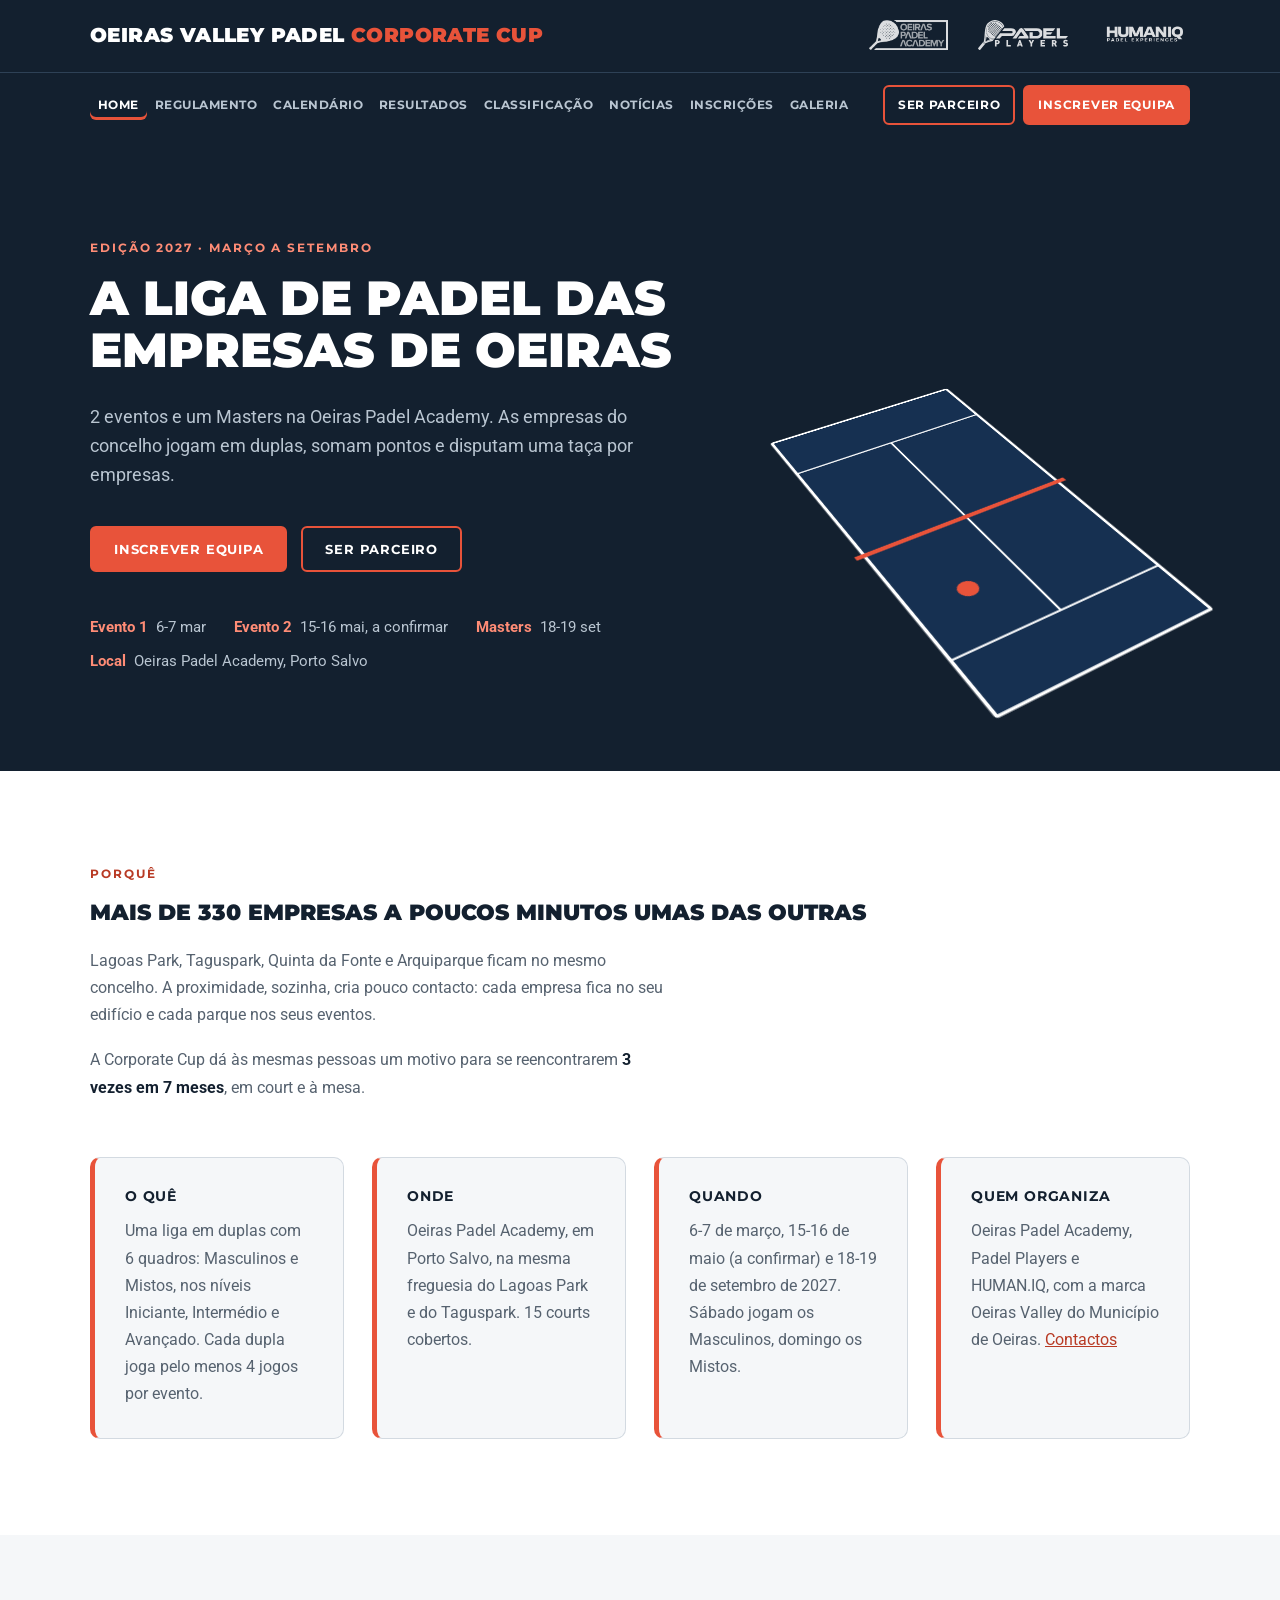
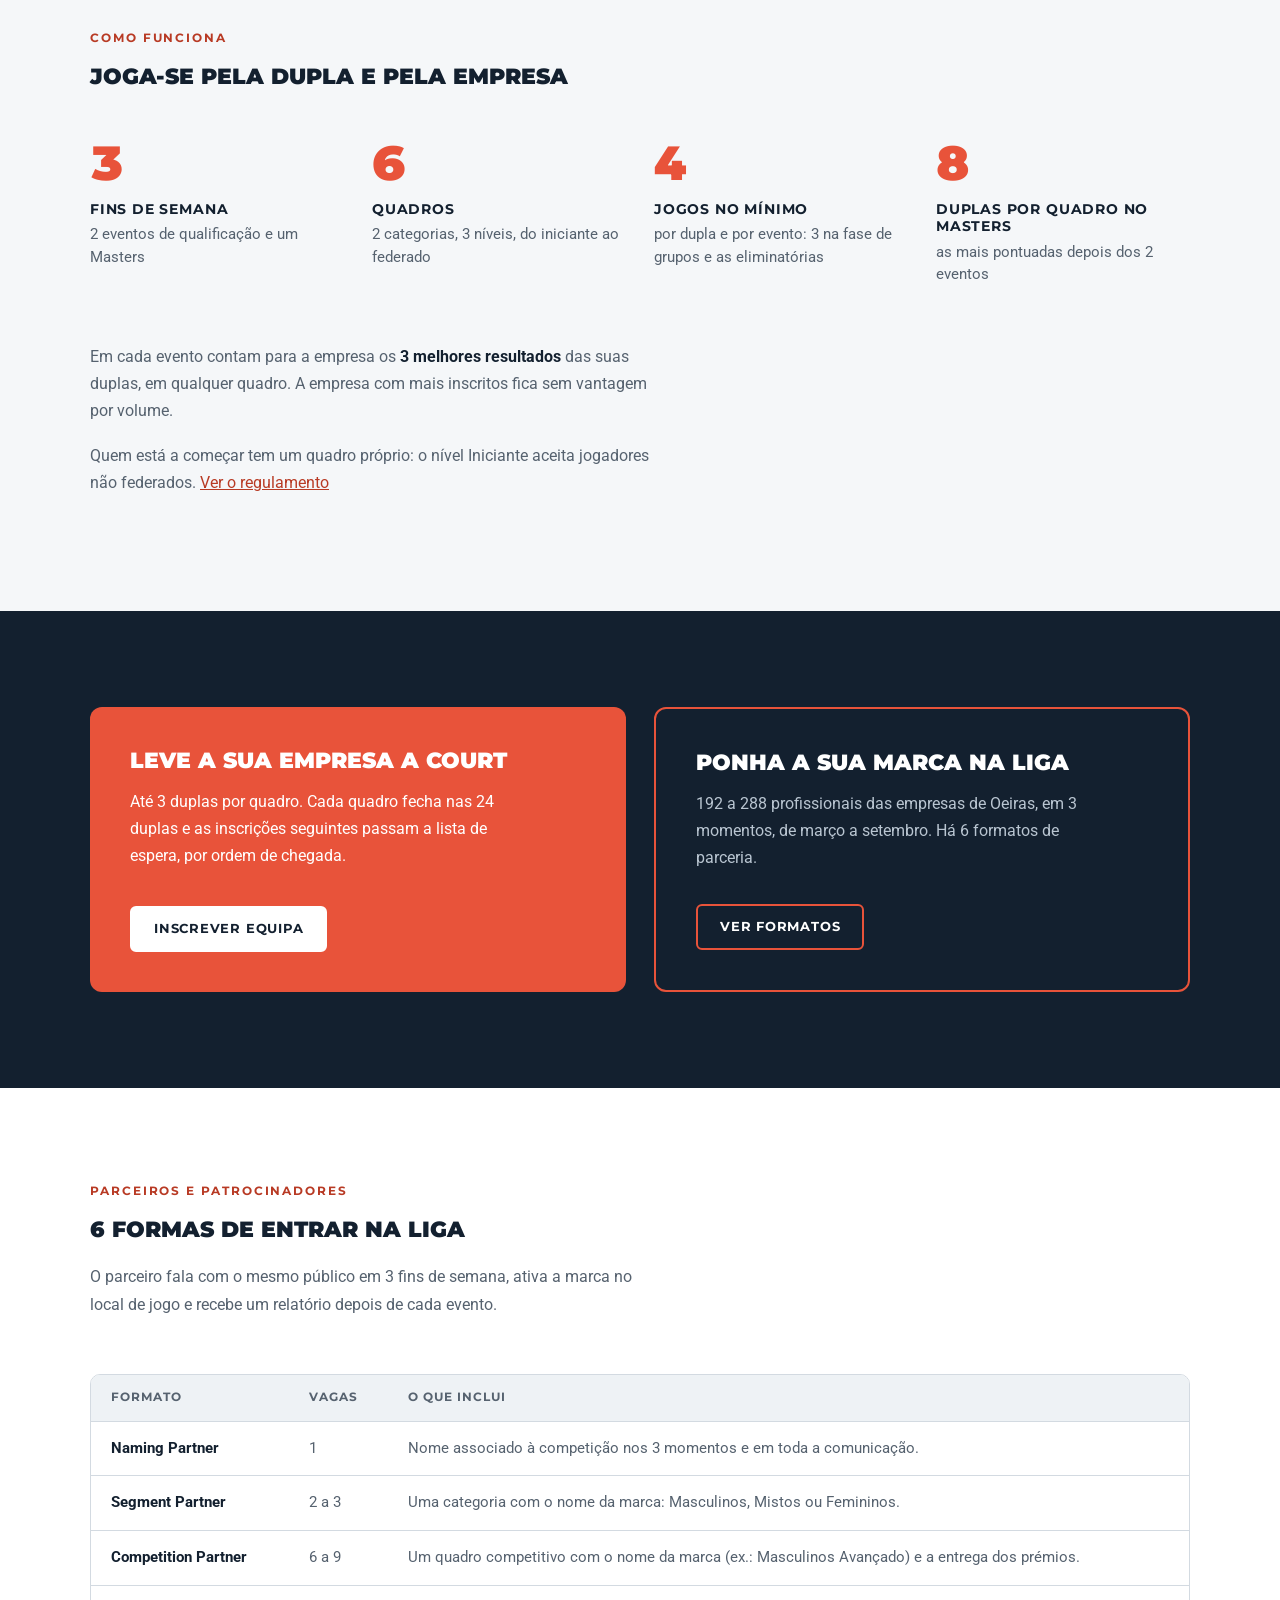
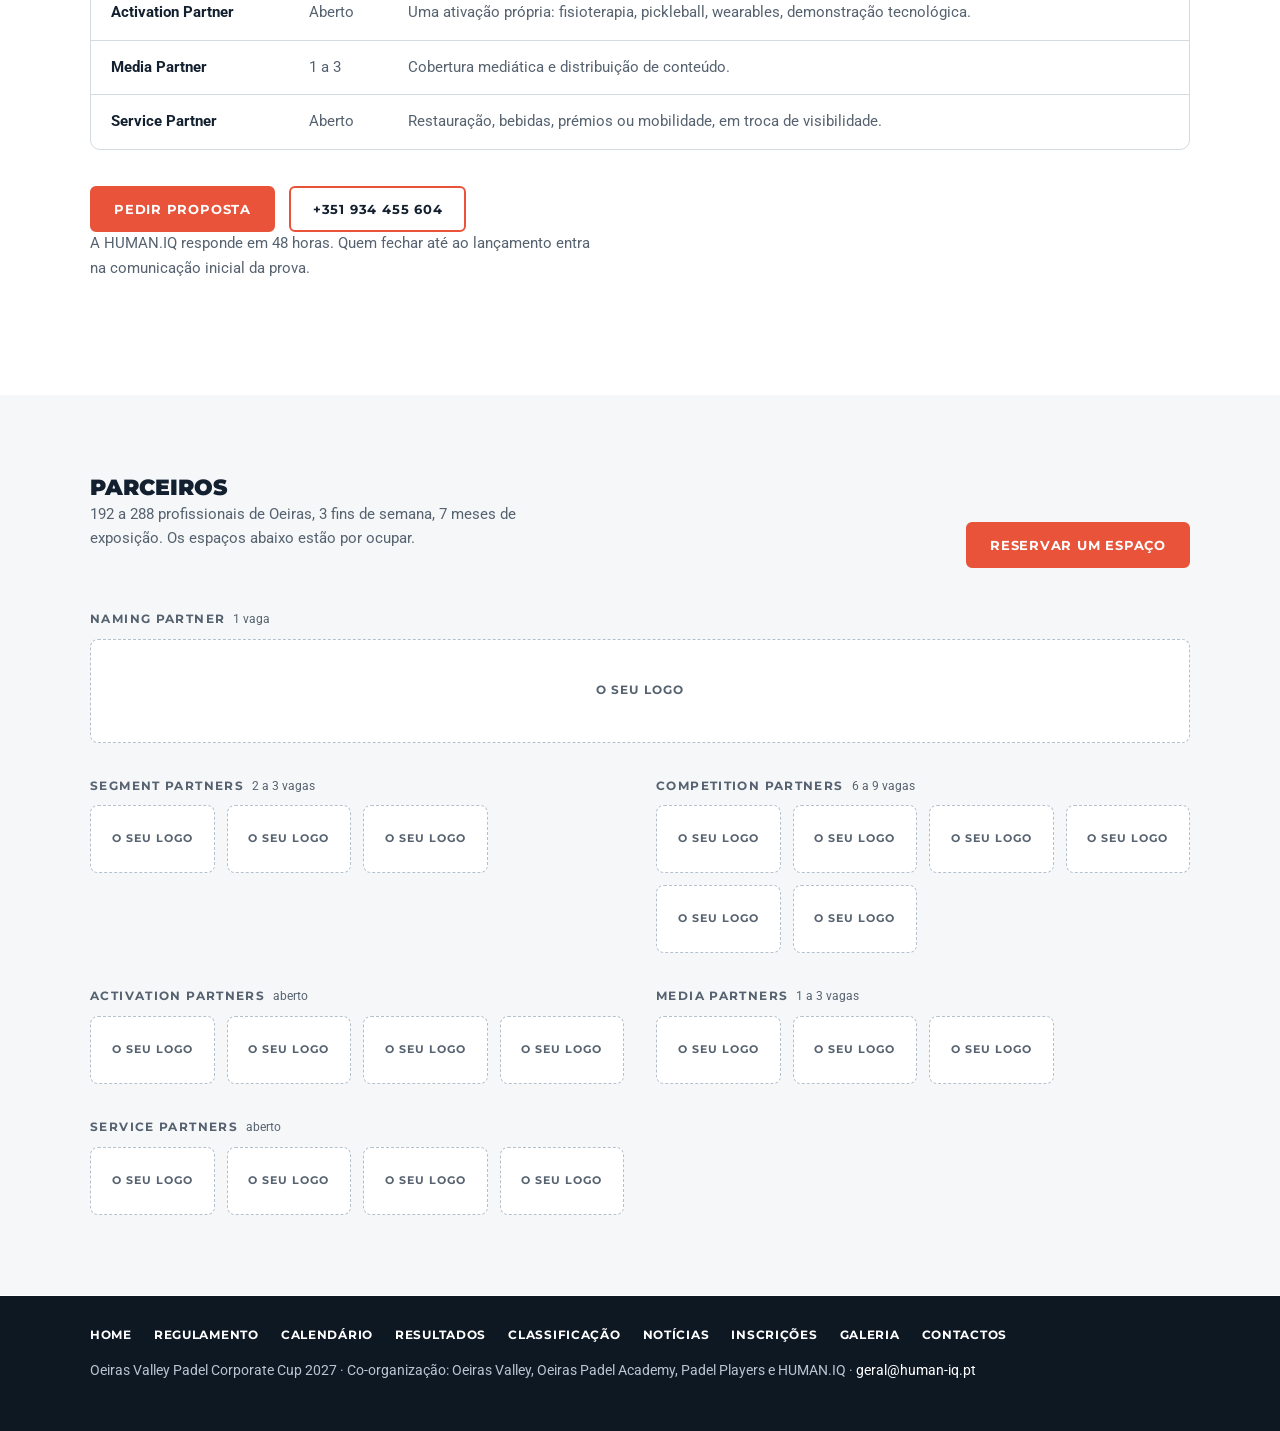
==== index.html @ 3c4a28ff "Add files via upload" ====
<!doctype html>
<html lang="pt-PT">
<head>
<meta charset="utf-8">
<meta name="viewport" content="width=device-width,initial-scale=1,viewport-fit=cover">
<title>Oeiras Valley Padel Corporate Cup 2027 · A liga de padel das empresas de Oeiras</title>
<meta name="description" content="Liga de padel entre empresas do concelho de Oeiras. 2 eventos e um Masters na Oeiras Padel Academy, de março a setembro de 2027. Inscreva a sua empresa.">
<link rel="preconnect" href="https://fonts.googleapis.com">
<link rel="stylesheet" href="https://fonts.googleapis.com/css2?family=Montserrat:wght@700;900&family=Roboto:wght@400;500;700&display=swap">
<link rel="stylesheet" href="assets/css/site.css">
</head>
<body class="ov-page" data-page="home">
<div id="ov-header"></div>
<noscript><p style="padding:16px"><a href="inscricoes.html">Inscrições</a> · <a href="regulamento.html">Regulamento</a> · <a href="calendario.html">Calendário</a> · <a href="contactos.html">Contactos</a></p></noscript>

<main id="conteudo">

<section class="ov-hero">
  <div class="ov-wrap">
    <div>
      <p class="ov-eyebrow">Edição 2027 · março a setembro</p>
      <h2 class="ov-h2">A liga de padel das empresas de Oeiras</h2>
      <p class="ov-lead">2 eventos e um Masters na Oeiras Padel Academy. As empresas do concelho jogam em duplas, somam pontos e disputam uma taça por empresas.</p>
      <div class="ov-actions">
        <a class="ov-btn ov-lg" href="inscricoes.html">Inscrever equipa</a>
        <a class="ov-btn ov-lg ov-ghost" href="#parceiros">Ser parceiro</a>
      </div>
      <ul class="ov-facts">
        <li><b>Evento 1</b>6-7 mar</li>
        <li><b>Evento 2</b>15-16 mai, a confirmar</li>
        <li><b>Masters</b>18-19 set</li>
        <li><b>Local</b>Oeiras Padel Academy, Porto Salvo</li>
      </ul>
    </div>
    <div class="ov-court" aria-hidden="true">
      <svg viewBox="0 0 220 420" fill="none">
        <rect x="10" y="10" width="200" height="400" rx="2" fill="#1B4F8F" fill-opacity=".35" stroke="#FFFFFF" stroke-width="3"/>
        <line x1="10" y1="71" x2="210" y2="71" stroke="#FFFFFF" stroke-width="2"/>
        <line x1="10" y1="349" x2="210" y2="349" stroke="#FFFFFF" stroke-width="2"/>
        <line x1="110" y1="71" x2="110" y2="349" stroke="#FFFFFF" stroke-width="2"/>
        <line x1="2" y1="210" x2="218" y2="210" stroke="#E8533A" stroke-width="5"/>
        <circle class="ov-ball" cx="62" cy="290" r="9" fill="#E8533A"/>
      </svg>
    </div>
  </div>
</section>

<section class="ov-section">
  <div class="ov-wrap">
    <p class="ov-eyebrow">Porquê</p>
    <h2 class="ov-h3">Mais de 330 empresas a poucos minutos umas das outras</h2>
    <div class="ov-text">
      <p>Lagoas Park, Taguspark, Quinta da Fonte e Arquiparque ficam no mesmo concelho. A proximidade, sozinha, cria pouco contacto: cada empresa fica no seu edifício e cada parque nos seus eventos.</p>
      <p>A Corporate Cup dá às mesmas pessoas um motivo para se reencontrarem <strong>3 vezes em 7 meses</strong>, em court e à mesa.</p>
    </div>

    <div class="ov-grid ov-g4 ov-gap">
      <div class="ov-card ov-accent">
        <h3 class="ov-h4">O quê</h3>
        <p>Uma liga em duplas com 6 quadros: Masculinos e Mistos, nos níveis Iniciante, Intermédio e Avançado. Cada dupla joga pelo menos 4 jogos por evento.</p>
      </div>
      <div class="ov-card ov-accent">
        <h3 class="ov-h4">Onde</h3>
        <p>Oeiras Padel Academy, em Porto Salvo, na mesma freguesia do Lagoas Park e do Taguspark. 15 courts cobertos.</p>
      </div>
      <div class="ov-card ov-accent">
        <h3 class="ov-h4">Quando</h3>
        <p>6-7 de março, 15-16 de maio (a confirmar) e 18-19 de setembro de 2027. Sábado jogam os Masculinos, domingo os Mistos.</p>
      </div>
      <div class="ov-card ov-accent">
        <h3 class="ov-h4">Quem organiza</h3>
        <p>Oeiras Padel Academy, Padel Players e HUMAN.IQ, com a marca Oeiras Valley do Município de Oeiras. <a href="contactos.html">Contactos</a></p>
      </div>
    </div>
  </div>
</section>

<section class="ov-section ov-tint">
  <div class="ov-wrap">
    <p class="ov-eyebrow">Como funciona</p>
    <h2 class="ov-h3">Joga-se pela dupla e pela empresa</h2>
    <div class="ov-grid ov-g4" style="margin:48px 0 56px">
      <div class="ov-stat"><span class="ov-num">3</span><b>Fins de semana</b><span>2 eventos de qualificação e um Masters</span></div>
      <div class="ov-stat"><span class="ov-num">6</span><b>Quadros</b><span>2 categorias, 3 níveis, do iniciante ao federado</span></div>
      <div class="ov-stat"><span class="ov-num">4</span><b>Jogos no mínimo</b><span>por dupla e por evento: 3 na fase de grupos e as eliminatórias</span></div>
      <div class="ov-stat"><span class="ov-num">8</span><b>Duplas por quadro no Masters</b><span>as mais pontuadas depois dos 2 eventos</span></div>
    </div>
    <div class="ov-text">
      <p>Em cada evento contam para a empresa os <strong>3 melhores resultados</strong> das suas duplas, em qualquer quadro. A empresa com mais inscritos fica sem vantagem por volume.</p>
      <p>Quem está a começar tem um quadro próprio: o nível Iniciante aceita jogadores não federados. <a href="regulamento.html">Ver o regulamento</a></p>
    </div>
  </div>
</section>

<section class="ov-section ov-alt">
  <div class="ov-wrap">
    <div class="ov-hooks">
      <div class="ov-hook ov-team">
        <h3 class="ov-h3">Leve a sua empresa a court</h3>
        <p>Até 3 duplas por quadro. Cada quadro fecha nas 24 duplas e as inscrições seguintes passam a lista de espera, por ordem de chegada.</p>
        <a class="ov-btn ov-lg" href="inscricoes.html">Inscrever equipa</a>
      </div>
      <div class="ov-hook ov-brand-hook">
        <h3 class="ov-h3">Ponha a sua marca na liga</h3>
        <p>192 a 288 profissionais das empresas de Oeiras, em 3 momentos, de março a setembro. Há 6 formatos de parceria.</p>
        <a class="ov-btn ov-lg ov-ghost" href="#parceiros">Ver formatos</a>
      </div>
    </div>
  </div>
</section>

<section class="ov-section" id="parceiros" style="scroll-margin-top:64px">
  <div class="ov-wrap">
    <p class="ov-eyebrow">Parceiros e patrocinadores</p>
    <h2 class="ov-h3">6 formas de entrar na liga</h2>
    <p class="ov-text">O parceiro fala com o mesmo público em 3 fins de semana, ativa a marca no local de jogo e recebe um relatório depois de cada evento.</p>
    <div class="ov-tablewrap ov-gap">
      <table class="ov-table">
        <thead><tr><th>Formato</th><th>Vagas</th><th>O que inclui</th></tr></thead>
        <tbody>
          <tr><td><strong>Naming Partner</strong></td><td>1</td><td>Nome associado à competição nos 3 momentos e em toda a comunicação.</td></tr>
          <tr><td><strong>Segment Partner</strong></td><td>2 a 3</td><td>Uma categoria com o nome da marca: Masculinos, Mistos ou Femininos.</td></tr>
          <tr><td><strong>Competition Partner</strong></td><td>6 a 9</td><td>Um quadro competitivo com o nome da marca (ex.: Masculinos Avançado) e a entrega dos prémios.</td></tr>
          <tr><td><strong>Activation Partner</strong></td><td>Aberto</td><td>Uma ativação própria: fisioterapia, pickleball, wearables, demonstração tecnológica.</td></tr>
          <tr><td><strong>Media Partner</strong></td><td>1 a 3</td><td>Cobertura mediática e distribuição de conteúdo.</td></tr>
          <tr><td><strong>Service Partner</strong></td><td>Aberto</td><td>Restauração, bebidas, prémios ou mobilidade, em troca de visibilidade.</td></tr>
        </tbody>
      </table>
    </div>
    <div class="ov-actions">
      <a class="ov-btn ov-lg" data-ov-mail="Parceria · Oeiras Valley Padel Corporate Cup 2027" href="mailto:geral@human-iq.pt">Pedir proposta</a>
      <a class="ov-btn ov-lg ov-ghost" href="tel:+351934455604">+351 934 455 604</a>
    </div>
    <p class="ov-text ov-small">A HUMAN.IQ responde em 48 horas. Quem fechar até ao lançamento entra na comunicação inicial da prova.</p>
  </div>
</section>

</main>

<div id="ov-sponsors"></div>
<div id="ov-footer"></div>
<script src="assets/data/dados.js"></script>
<script src="assets/js/site.js"></script>
</body>
</html>
---- assets/css/site.css ----
/* Oeiras Valley Padel Corporate Cup 2027
   Estilos do site. Todas as classes começam por "ov-" para não colidirem com os estilos da ficha de inscrição.
   Tema: as secções são brancas com texto azul (#13202F). As zonas azuis (cabeçalho, herói, .ov-alt, parceiros, rodapé)
   usam as mesmas peças com as variáveis trocadas. */
:root{
  --ov-navy:#13202F; --ov-coral:#E8533A;
  --ov-display:'Montserrat','Arial Black',Arial,sans-serif; --ov-body:'Roboto','Helvetica Neue',Arial,sans-serif;
  /* secção branca */
  --ov-bg:#FFFFFF; --ov-fg:#13202F; --ov-muted:#56626F; --ov-line:#D3DAE1; --ov-card:#F5F7F9; --ov-deep:#EEF2F5; --ov-ink:#B83A24; --ov-num:#E8533A;
}
/* secção azul */
.ov-header,.ov-nav,.ov-hero,.ov-alt,.ov-footer{
  --ov-bg:#13202F; --ov-fg:#FFFFFF; --ov-muted:#B9C5D1; --ov-line:#2E4156; --ov-card:#1A2B3D; --ov-deep:#0E1823; --ov-ink:#FF8C76; --ov-num:#FF8C76;
  background:var(--ov-bg);color:var(--ov-fg);
}
.ov-tint{background:#F5F7F9;--ov-card:#FFFFFF}

body.ov-page{margin:0;background:var(--ov-bg);color:var(--ov-fg);font:16px/1.7 var(--ov-body);-webkit-font-smoothing:antialiased}
body.ov-page *,.ov-header *,.ov-nav *,.ov-sponsors *,.ov-footer *,.ov-pagehead *{box-sizing:border-box}
body.ov-page img{max-width:100%}
body.ov-page p{margin:0 0 18px}
body.ov-page main a{color:var(--ov-ink)}
[hidden]{display:none!important}
.ov-wrap{max-width:1148px;margin:0 auto;padding-inline:max(24px,env(safe-area-inset-left,0px)) max(24px,env(safe-area-inset-right,0px))}
.ov-skip{position:absolute;left:-9999px}
.ov-skip:focus{left:12px;top:12px;z-index:100;background:#fff;color:var(--ov-navy);padding:10px 14px;border-radius:6px}
.ov-header a:focus-visible,.ov-nav a:focus-visible,.ov-nav button:focus-visible,body.ov-page a:focus-visible,body.ov-page button:focus-visible,body.ov-page select:focus-visible,.ov-sponsors a:focus-visible,.ov-footer a:focus-visible{outline:3px solid var(--ov-coral);outline-offset:2px}

/* ===== cabeçalho: nome da competição à esquerda, logos dos co-organizadores à direita ===== */
.ov-header{font-family:var(--ov-body);min-height:72px}
.ov-brand{display:flex;align-items:center;justify-content:space-between;gap:16px 32px;padding-block:20px;flex-wrap:wrap}
.ov-brand h1{margin:0;font:900 clamp(15px,2.1vw,20px)/1.15 var(--ov-display);text-transform:uppercase;letter-spacing:.02em;text-wrap:balance;color:#fff}
.ov-brand h1 a{color:inherit;text-decoration:none}
.ov-brand h1 span{color:var(--ov-coral)}
.ov-orgs{display:flex;align-items:center;gap:30px;list-style:none;margin:0;padding:0}
.ov-orgs a{display:block;line-height:0;opacity:.85;transition:opacity .15s}
.ov-orgs a:hover{opacity:1}
.ov-orgs img{height:30px;width:auto;display:block}
/* versão minimalista: logos a uma só cor (branco) sobre o azul */
.ov-mono{filter:brightness(0) invert(1)}
@media (max-width:640px){.ov-orgs{gap:20px}.ov-orgs img{height:22px}}

/* ===== navegação: fica presa ao topo, com os 2 CTA sempre à vista ===== */
.ov-nav{position:sticky;top:0;z-index:50;border-top:1px solid var(--ov-line);font-family:var(--ov-body)}
.ov-nav .ov-wrap{display:flex;align-items:center;gap:12px;min-height:64px}
.ov-nav ul{display:flex;gap:0;list-style:none;margin:0;padding:0;flex:1;min-width:0}
.ov-nav li a{display:block;padding:8px 8px;border-radius:6px;color:var(--ov-muted);text-decoration:none;font:700 12px/1.2 var(--ov-display);text-transform:uppercase;letter-spacing:.04em;white-space:nowrap}
.ov-nav li a:hover{color:#fff;background:var(--ov-card)}
.ov-nav li a[aria-current=page]{color:#fff;box-shadow:inset 0 -3px 0 var(--ov-coral)}
.ov-cta{display:flex;gap:8px;flex:none}
.ov-toggle{display:none;background:transparent;color:#fff;border:1px solid var(--ov-line);border-radius:6px;padding:10px 12px;min-height:40px;font:700 12.5px/1 var(--ov-display);text-transform:uppercase;letter-spacing:.06em;cursor:pointer}
@media (max-width:1170px){
  .ov-toggle{display:block}
  .ov-nav .ov-wrap{flex-wrap:wrap;padding-block:10px}
  .ov-cta{margin-left:auto}
  .ov-nav ul{display:none;flex-basis:100%;flex-direction:column;gap:0;padding-bottom:6px}
  .ov-nav.ov-open ul{display:flex}
  .ov-nav li a{padding:14px 4px;border-bottom:1px solid var(--ov-line);border-radius:0}
}

/* ===== botões ===== */
.ov-btn,body.ov-page main a.ov-btn{display:inline-flex;align-items:center;justify-content:center;gap:8px;min-height:46px;padding:13px 22px;border-radius:6px;border:2px solid var(--ov-coral);background:var(--ov-coral);color:#fff;text-decoration:none;font:700 13px/1.1 var(--ov-display);text-transform:uppercase;letter-spacing:.06em;cursor:pointer;text-align:center}
.ov-btn:hover{filter:brightness(1.08)}
.ov-btn.ov-ghost,body.ov-page main a.ov-btn.ov-ghost{background:transparent;color:var(--ov-fg)}
.ov-btn.ov-ghost:hover{background:rgba(232,83,58,.12);filter:none}
.ov-btn.ov-sm{min-height:40px;padding:9px 13px;font-size:12px}
.ov-btn.ov-lg{min-height:52px;padding:15px 26px;font-size:13.5px}
@media (max-width:420px){.ov-cta .ov-ghost{display:none}}

/* ===== blocos de página ===== */
.ov-section{padding-block:96px}
.ov-section.ov-tight{padding-block:40px 96px}
.ov-eyebrow{font:700 12px/1.2 var(--ov-display);letter-spacing:.16em;text-transform:uppercase;color:var(--ov-ink);margin:0 0 18px}
.ov-h2{font:900 clamp(24px,3.4vw,34px)/1.15 var(--ov-display);text-transform:uppercase;margin:0 0 22px;text-wrap:balance;color:var(--ov-fg)}
.ov-h3{font:900 clamp(18px,2.2vw,22px)/1.25 var(--ov-display);text-transform:uppercase;margin:0 0 20px;text-wrap:balance;color:var(--ov-fg)}
.ov-h4{font:700 13.5px/1.3 var(--ov-display);text-transform:uppercase;letter-spacing:.06em;margin:0 0 12px;color:var(--ov-fg)}
.ov-lead{font-size:17.5px;line-height:1.65;color:var(--ov-muted);max-width:60ch;margin:0}
.ov-text{max-width:64ch;color:var(--ov-muted)}
.ov-text strong,.ov-lead strong{color:var(--ov-fg)}
.ov-small{font-size:14.5px;margin-top:28px}
.ov-actions{display:flex;flex-wrap:wrap;gap:14px;margin-top:36px}
.ov-gap{margin-top:56px}
.ov-gap-lg{margin-top:88px}
.ov-pagehead{padding-block:88px 32px;background:var(--ov-bg);color:var(--ov-fg)}

/* herói da home */
.ov-hero{position:relative;overflow:hidden}
.ov-hero .ov-wrap{display:grid;grid-template-columns:minmax(0,1.15fr) minmax(0,.85fr);gap:48px;align-items:center;padding-block:104px 96px}
.ov-hero .ov-h2{font-size:clamp(30px,4.6vw,48px);line-height:1.08;margin-bottom:26px}
.ov-facts{display:flex;flex-wrap:wrap;gap:10px 28px;margin:44px 0 0;padding:0;list-style:none;font-size:14.5px;color:var(--ov-muted)}
.ov-facts b{color:var(--ov-ink);font-weight:700;margin-right:8px}
.ov-court{height:360px;display:grid;place-items:center;min-width:0}
.ov-court svg{display:block;width:250px;height:auto;overflow:visible;transform:perspective(900px) rotateX(52deg) rotateZ(-32deg);transform-origin:center}
@media (max-width:860px){.ov-hero .ov-wrap{grid-template-columns:1fr;padding-block:64px 48px;gap:24px}.ov-court{height:230px;order:2}.ov-court svg{width:170px}}
@media (prefers-reduced-motion:no-preference){.ov-ball{animation:ov-ball 3.2s ease-in-out infinite alternate}@keyframes ov-ball{from{transform:translate(0,0)}to{transform:translate(64px,-150px)}}}

/* grelhas e cartões */
.ov-grid{display:grid;gap:28px}
.ov-g2{grid-template-columns:repeat(2,minmax(0,1fr));gap:56px}
.ov-g2.ov-cards{gap:28px}
.ov-g3{grid-template-columns:repeat(3,minmax(0,1fr))}
.ov-g4{grid-template-columns:repeat(4,minmax(0,1fr))}
@media (max-width:980px){.ov-g3,.ov-g4{grid-template-columns:repeat(2,minmax(0,1fr))}}
@media (max-width:760px){.ov-g2{grid-template-columns:1fr;gap:40px}}
@media (max-width:600px){.ov-g3,.ov-g4{grid-template-columns:1fr}}
.ov-card{background:var(--ov-card);border:1px solid var(--ov-line);border-radius:10px;padding:30px;min-width:0}
.ov-card p:last-child{margin-bottom:0}
.ov-card p{color:var(--ov-muted)}
.ov-card.ov-accent{border-left:5px solid var(--ov-coral)}
.ov-num{font:900 clamp(34px,4.6vw,48px)/1 var(--ov-display);color:var(--ov-num);font-variant-numeric:tabular-nums;display:block;margin-bottom:14px}
.ov-stat b{display:block;font:700 13.5px/1.3 var(--ov-display);text-transform:uppercase;letter-spacing:.06em;margin-bottom:6px}
.ov-stat span:last-child{color:var(--ov-muted);font-size:14.5px;line-height:1.55;display:block}
.ov-tag{display:inline-block;font:700 11.5px/1 var(--ov-display);letter-spacing:.08em;text-transform:uppercase;padding:6px 10px;border-radius:999px;background:rgba(232,83,58,.14);color:var(--ov-ink);vertical-align:middle}
.ov-tag.ov-neutral{background:var(--ov-deep);color:var(--ov-muted);margin-right:8px}

/* faixa dupla de CTA: equipas e parceiros */
.ov-hooks{display:grid;grid-template-columns:repeat(2,minmax(0,1fr));gap:28px}
@media (max-width:760px){.ov-hooks{grid-template-columns:1fr}}
.ov-hook{border-radius:12px;padding:40px;display:flex;flex-direction:column;gap:14px;align-items:flex-start}
.ov-hook .ov-h3{margin:0}
.ov-hook p{margin:0 0 14px;max-width:44ch}
.ov-hook .ov-btn{margin-top:auto}
.ov-hook.ov-team{background:var(--ov-coral);color:#fff}
.ov-hook.ov-team .ov-h3{color:#fff}
.ov-hook.ov-team .ov-btn{background:#fff;border-color:#fff;color:var(--ov-navy)}
.ov-hook.ov-brand-hook{background:transparent;border:2px solid var(--ov-coral)}
.ov-hook.ov-brand-hook p{color:var(--ov-muted)}
.ov-band{background:var(--ov-coral);color:#fff}
.ov-band .ov-wrap{display:flex;flex-wrap:wrap;align-items:center;justify-content:space-between;gap:24px 40px;padding-block:52px}
.ov-band p{margin:0;font:700 clamp(16px,2vw,19px)/1.3 var(--ov-display);text-transform:uppercase;max-width:36ch;text-wrap:balance}
.ov-band small{display:block;font:400 15px/1.55 var(--ov-body);text-transform:none;margin-top:10px;opacity:.95}
.ov-band .ov-btn{background:#fff;border-color:#fff;color:var(--ov-navy)}

/* tabelas */
.ov-tablewrap{overflow-x:auto;border:1px solid var(--ov-line);border-radius:10px;background:var(--ov-bg)}
.ov-table{border-collapse:collapse;width:100%;font-size:14.5px;line-height:1.5;font-variant-numeric:tabular-nums}
.ov-table th,.ov-table td{padding:16px 20px;text-align:left;border-bottom:1px solid var(--ov-line);vertical-align:top}
.ov-table tr:last-child td{border-bottom:0}
.ov-table thead th{font:700 11.5px/1.2 var(--ov-display);text-transform:uppercase;letter-spacing:.08em;color:var(--ov-muted);background:var(--ov-deep);white-space:nowrap}
.ov-table td.ov-n,.ov-table th.ov-n{text-align:right}
.ov-table td.ov-pos{font:900 16px/1.4 var(--ov-display);color:var(--ov-num);width:1%}
.ov-table td.ov-total{font-weight:700;color:var(--ov-fg)}
.ov-table td{color:var(--ov-muted)}
.ov-table td strong{color:var(--ov-fg)}

/* linha do tempo do calendário */
.ov-timeline{list-style:none;margin:0;padding:0;display:grid;gap:28px}
.ov-event{display:grid;grid-template-columns:170px minmax(0,1fr) auto;gap:36px;align-items:start;background:var(--ov-card);border:1px solid var(--ov-line);border-left:5px solid var(--ov-coral);border-radius:10px;padding:36px}
.ov-date{font:900 26px/1 var(--ov-display);text-transform:uppercase;color:var(--ov-fg)}
.ov-date small{display:block;font:700 12px/1.5 var(--ov-display);letter-spacing:.08em;color:var(--ov-ink);margin-top:12px}
.ov-event ul{margin:16px 0 0;padding-left:18px;color:var(--ov-muted);font-size:14.5px;line-height:1.9}
.ov-event p{color:var(--ov-muted);margin:0}
.ov-event .ov-side{display:grid;gap:10px;justify-items:stretch;min-width:190px}
@media (max-width:820px){.ov-event{grid-template-columns:1fr;gap:22px;padding:28px}.ov-event .ov-side{min-width:0;display:flex;flex-wrap:wrap}}

/* filtros (resultados, classificação, galeria) */
.ov-filters{display:flex;flex-wrap:wrap;gap:16px 20px;margin:0 0 36px;align-items:end}
.ov-filters label{display:grid;gap:8px;font:700 11.5px/1.2 var(--ov-display);text-transform:uppercase;letter-spacing:.08em;color:var(--ov-muted)}
.ov-filters select{font:500 15px/1.2 var(--ov-body);color:var(--ov-fg);background:var(--ov-bg);border:1px solid var(--ov-line);border-radius:6px;padding:10px 12px;min-height:46px;min-width:180px}
@media (max-width:600px){.ov-filters label{flex:1 1 140px;min-width:0}.ov-filters select{min-width:0;width:100%}}
.ov-chips{display:flex;flex-wrap:wrap;gap:10px}
.ov-chip{font:700 12px/1 var(--ov-display);text-transform:uppercase;letter-spacing:.06em;color:var(--ov-muted);background:transparent;border:1px solid var(--ov-line);border-radius:999px;padding:11px 16px;min-height:40px;cursor:pointer}
.ov-chip[aria-pressed=true]{background:var(--ov-fg);border-color:var(--ov-fg);color:var(--ov-bg)}
.ov-note{border:1px dashed var(--ov-coral);border-radius:8px;padding:14px 18px;font-size:14px;color:var(--ov-muted);margin:0 0 32px}
.ov-note strong{color:var(--ov-fg)}
.ov-empty{border:1px dashed var(--ov-line);border-radius:10px;padding:56px 24px;text-align:center;color:var(--ov-muted)}
.ov-empty b{display:block;font:700 14px/1.3 var(--ov-display);text-transform:uppercase;letter-spacing:.06em;color:var(--ov-fg);margin-bottom:10px}

/* jogos */
.ov-group{margin:0 0 44px}
.ov-match{display:grid;grid-template-columns:minmax(0,1fr) auto minmax(0,1fr);gap:16px;align-items:center;padding:18px 22px;border-bottom:1px solid var(--ov-line)}
.ov-match:last-child{border-bottom:0}
.ov-side-b{text-align:right}
.ov-match .ov-pair{color:var(--ov-muted);line-height:1.45}
.ov-match .ov-pair b{display:block;color:var(--ov-fg);font-weight:500}
.ov-match .ov-pair small{font-size:13px}
.ov-match .ov-win b{font-weight:700}
.ov-match .ov-win b::before{content:"";display:inline-block;width:8px;height:8px;border-radius:50%;background:var(--ov-coral);margin-right:8px;vertical-align:middle}
.ov-score{font:900 16px/1 var(--ov-display);font-variant-numeric:tabular-nums;color:var(--ov-fg);background:var(--ov-deep);border:1px solid var(--ov-line);border-radius:6px;padding:10px 14px;white-space:nowrap}
@media (max-width:560px){.ov-match{grid-template-columns:1fr auto}.ov-match .ov-score{grid-row:1/3;grid-column:2}.ov-side-b{text-align:left}}

/* notícias e galeria */
.ov-news{display:flex;flex-direction:column;overflow:hidden;padding:0}
.ov-news .ov-body{padding:26px;display:flex;flex-direction:column;gap:10px;flex:1}
.ov-news .ov-meta{font-size:13px;color:var(--ov-muted)}
.ov-news p{font-size:15px;line-height:1.6}
.ov-news .ov-h4{margin:0}
.ov-news .ov-more{margin-top:auto;padding-top:8px;font:700 12px/1.2 var(--ov-display);text-transform:uppercase;letter-spacing:.06em}
.ov-ph{aspect-ratio:16/10;background:repeating-linear-gradient(135deg,var(--ov-deep) 0 14px,var(--ov-card) 14px 28px);display:grid;place-items:center;color:var(--ov-muted);font:700 11.5px/1.5 var(--ov-display);letter-spacing:.1em;text-transform:uppercase;text-align:center;padding:10px}
.ov-thumb{aspect-ratio:16/10;object-fit:cover;width:100%;display:block}
.ov-gallery{display:grid;grid-template-columns:repeat(3,minmax(0,1fr));gap:24px}
@media (max-width:800px){.ov-gallery{grid-template-columns:repeat(2,minmax(0,1fr))}}
@media (max-width:480px){.ov-gallery{grid-template-columns:1fr}}
.ov-tile{position:relative;margin:0;border:1px solid var(--ov-line);border-radius:10px;overflow:hidden;background:var(--ov-card)}
.ov-tile a,.ov-tile button{display:block;width:100%;padding:0;border:0;background:none;color:inherit;cursor:pointer;text-align:left}
.ov-tile figcaption{padding:14px 16px;font-size:13.5px;color:var(--ov-muted);display:flex;justify-content:space-between;gap:10px;align-items:center}
.ov-tile .ov-tag{position:absolute;top:12px;left:12px;background:var(--ov-navy);color:#fff}
.ov-lightbox{border:0;padding:0;background:transparent;max-width:min(1000px,94vw);max-height:92vh}
.ov-lightbox::backdrop{background:rgba(6,12,19,.88)}
.ov-lightbox img{display:block;max-width:100%;max-height:82vh;border-radius:8px}
.ov-lightbox p{color:#fff;margin:10px 0 0;font:15px/1.4 var(--ov-body)}
.ov-lightbox button{position:absolute;top:8px;right:8px;background:var(--ov-navy);color:#fff;border:1px solid #2E4156;border-radius:6px;padding:8px 12px;cursor:pointer;font:700 12px var(--ov-display);text-transform:uppercase}

/* contactos */
.ov-contact{display:grid;gap:14px;align-content:start;padding:36px}
.ov-contact .ov-logo{height:64px;display:flex;align-items:center;margin-bottom:6px}
.ov-contact .ov-logo img{max-height:52px;max-width:190px;width:auto}
.ov-contact .ov-logo.ov-plate{background:var(--ov-navy);border-radius:8px;padding:10px 18px;justify-self:start}
.ov-contact .ov-logo.ov-plate img{max-height:40px}
.ov-contact .ov-h4{margin:0}
.ov-contact dl{margin:8px 0 0;display:grid;gap:14px;font-size:15px}
.ov-contact dt{font:700 11.5px/1.2 var(--ov-display);text-transform:uppercase;letter-spacing:.08em;color:var(--ov-muted)}
.ov-contact dd{margin:4px 0 0;overflow-wrap:anywhere}
.ov-todo{color:var(--ov-muted);font-style:italic}

/* ===== parceiros: última secção de cada página ===== */
.ov-sponsors{background:#F5F7F9;color:var(--ov-fg);font-family:var(--ov-body);padding-block:80px}
.ov-sponsors-head{display:flex;flex-wrap:wrap;justify-content:space-between;align-items:end;gap:20px 32px;margin-bottom:44px}
.ov-sponsors-head h2{font:900 clamp(18px,2.2vw,22px)/1.2 var(--ov-display);text-transform:uppercase;margin:0}
.ov-sponsors-head p{margin:10px 0 0;color:var(--ov-muted);font-size:15px;line-height:1.6;max-width:56ch}
.ov-tiers{display:grid;grid-template-columns:repeat(12,minmax(0,1fr));gap:36px 32px}
.ov-tier{grid-column:span 6;min-width:0}
.ov-tier.ov-t1{grid-column:span 12}
.ov-tier h3{font:700 11.5px/1.2 var(--ov-display);letter-spacing:.12em;text-transform:uppercase;color:var(--ov-muted);margin:0 0 12px;display:flex;gap:8px;align-items:baseline}
.ov-tier h3 small{font:400 12px var(--ov-body);letter-spacing:0;text-transform:none}
.ov-slots{display:grid;gap:12px;grid-template-columns:repeat(auto-fill,minmax(120px,1fr))}
.ov-slot{height:68px;border:1px dashed #B4C0CC;border-radius:8px;background:#fff;display:grid;place-items:center;padding:8px;color:var(--ov-muted);font:700 10.5px/1.2 var(--ov-display);letter-spacing:.1em;text-transform:uppercase;text-align:center;text-decoration:none}
a.ov-slot:hover{border-color:var(--ov-coral);color:var(--ov-ink)}
.ov-slot.ov-filled{border-style:solid;background:#fff}
.ov-slot img{max-height:100%;max-width:100%;object-fit:contain}
.ov-t1 .ov-slots{grid-template-columns:minmax(0,1fr)}
.ov-t1 .ov-slot{height:104px;font-size:12px}
@media (max-width:760px){.ov-tier{grid-column:span 12}}

/* ===== rodapé: separado do corpo por uma linha branca contínua de 1pt ===== */
.ov-footer{--ov-bg:#0E1823;border-top:1pt solid #FFFFFF;color:var(--ov-muted);font:13.5px/1.6 var(--ov-body);text-align:left;padding:28px 0 32px}
.ov-footer .ov-wrap{display:grid;gap:14px}
.ov-footer nav ul{display:flex;flex-wrap:wrap;gap:6px 22px;list-style:none;margin:0;padding:0}
.ov-footer a{color:#fff;text-decoration:none}
.ov-footer a:hover{text-decoration:underline}
.ov-footer nav a{font:700 12px/1.6 var(--ov-display);text-transform:uppercase;letter-spacing:.06em}
.ov-footer p{margin:0}
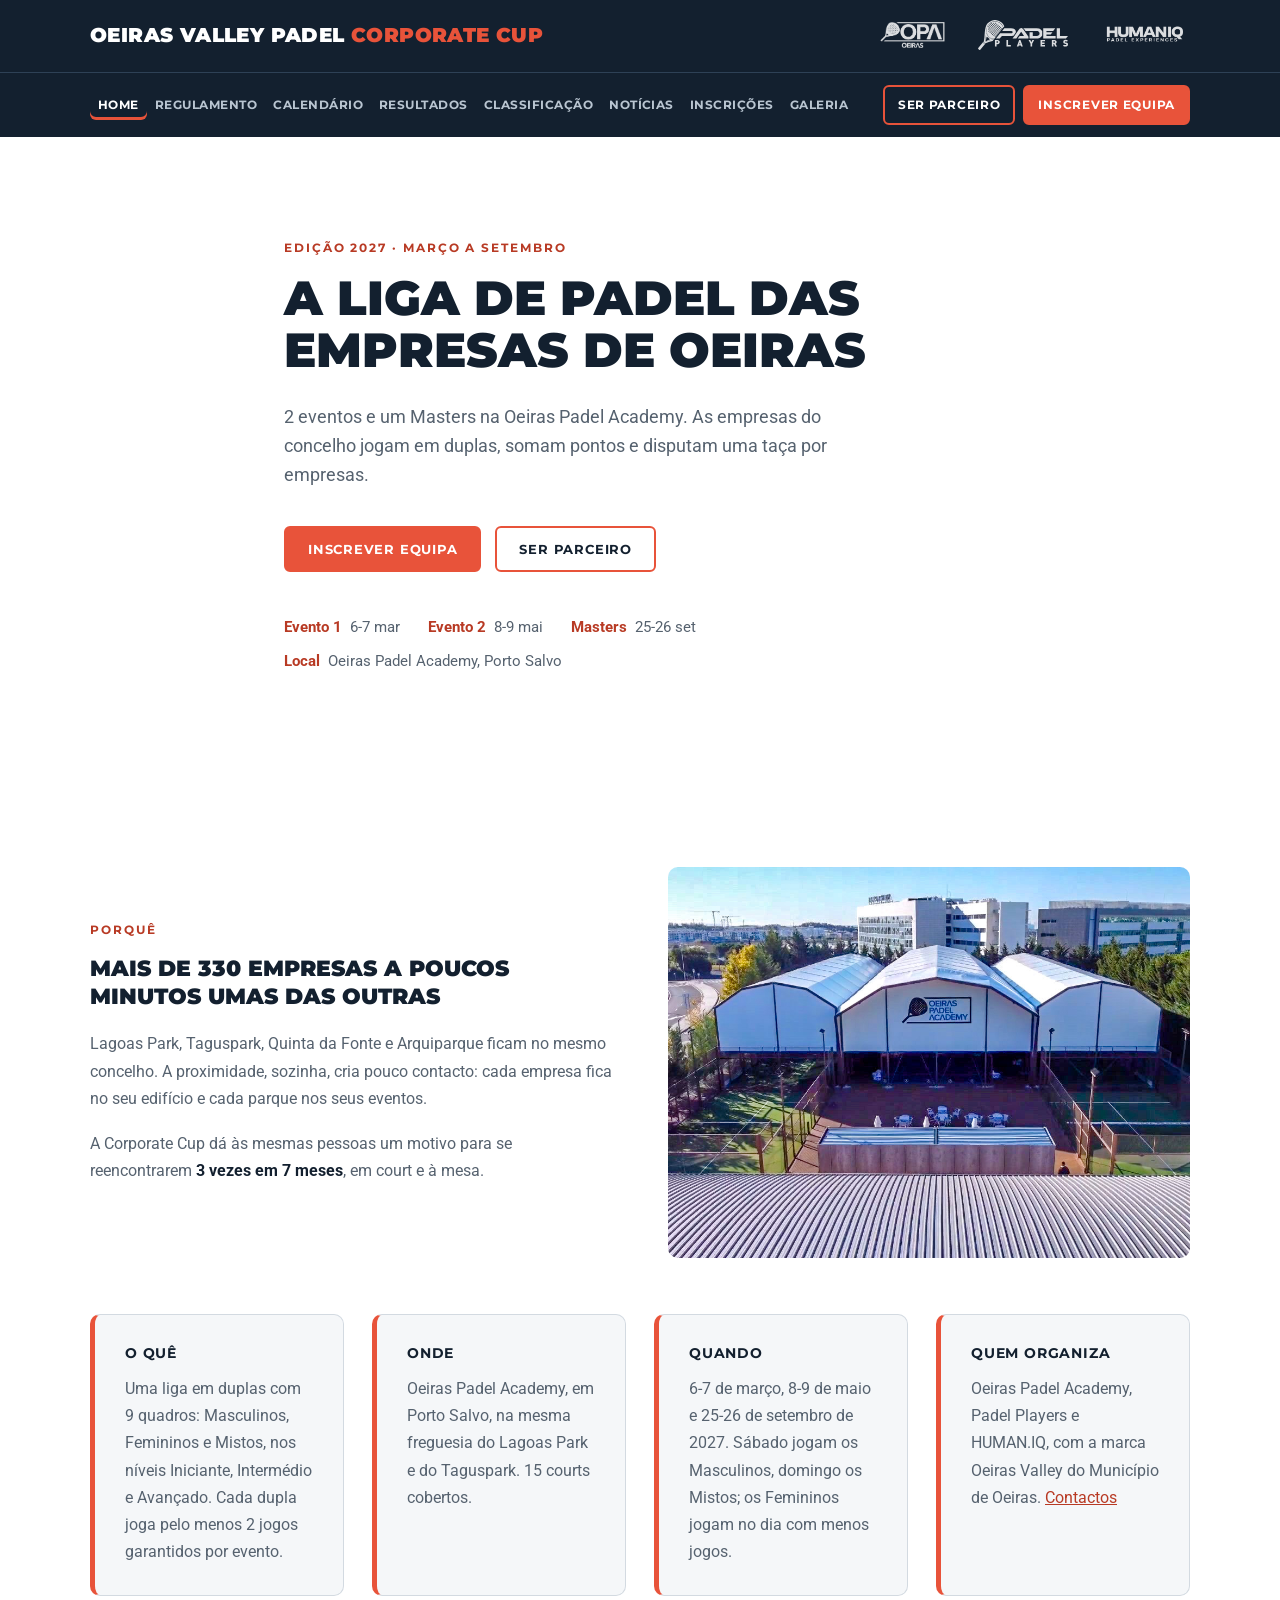
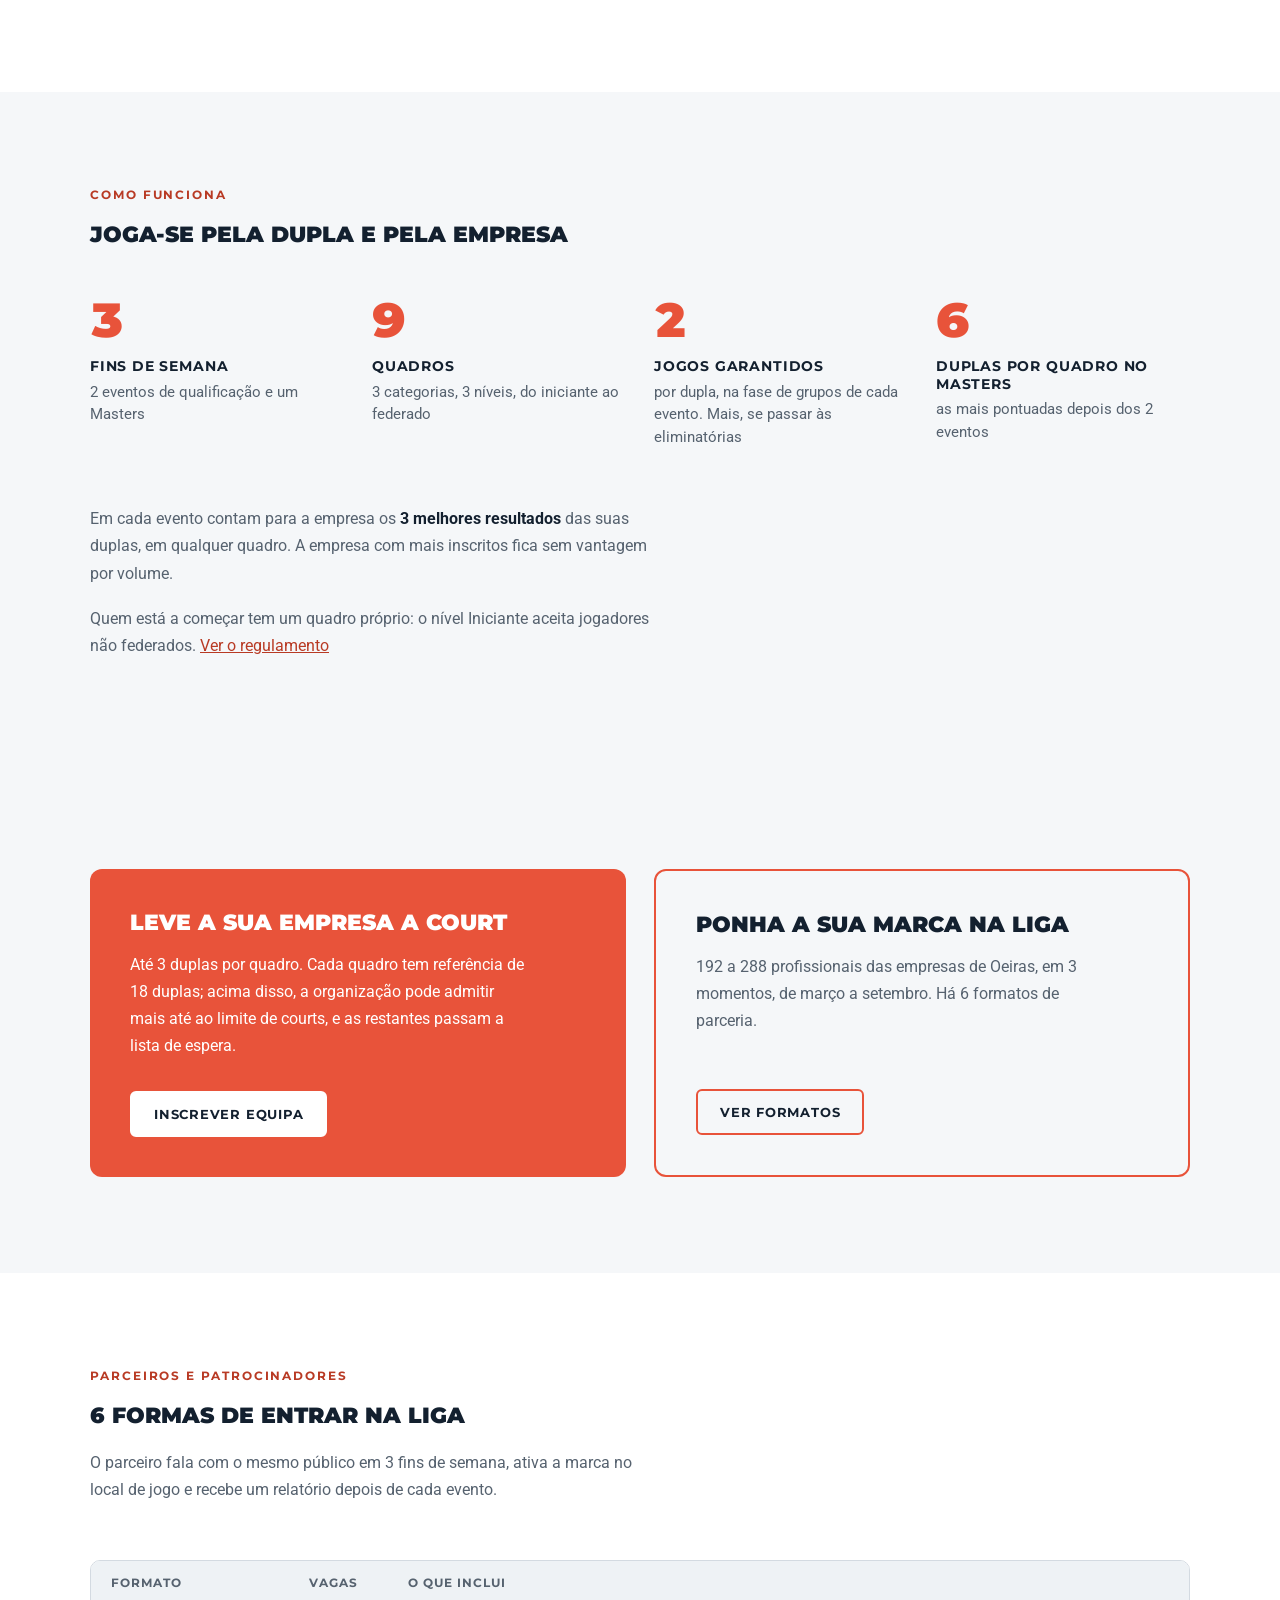
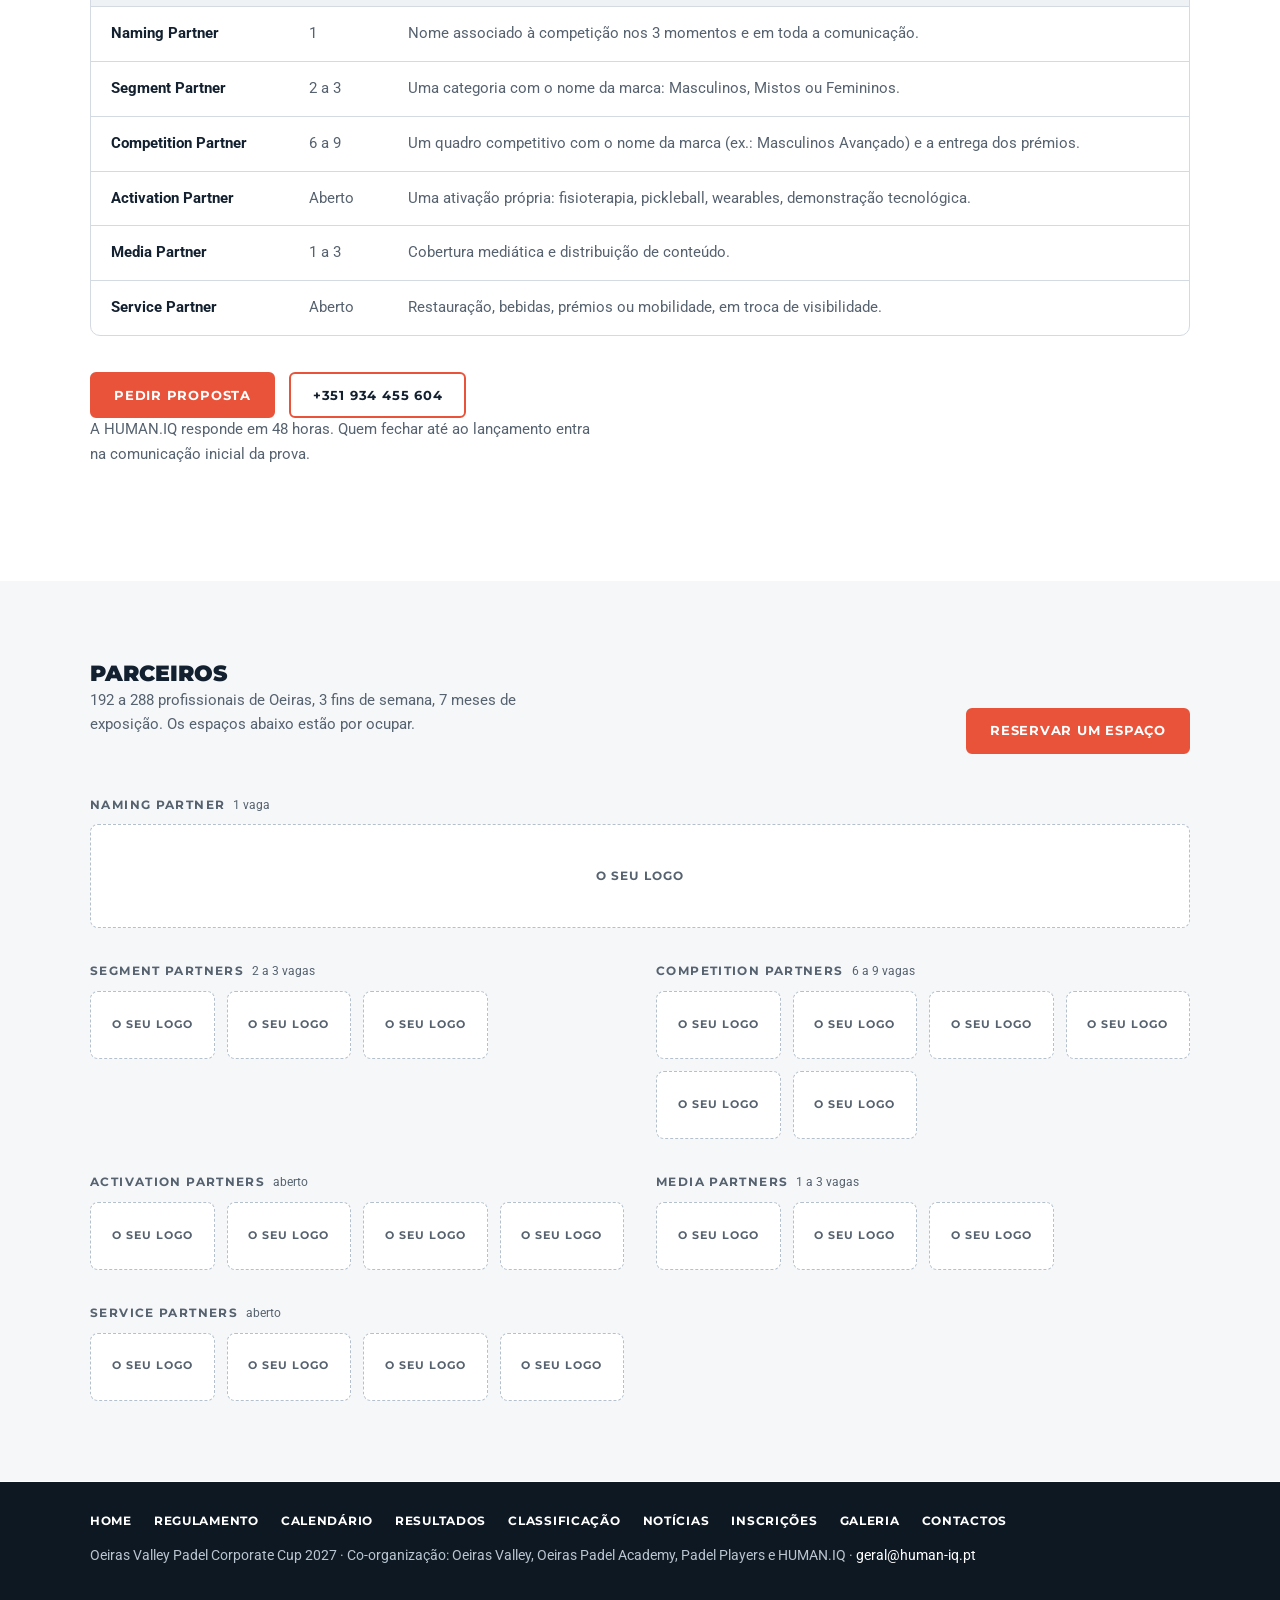
==== commit cbb54610: "Add files via upload" ====
--- a/index.html
+++ b/index.html
@@ -27,37 +27,32 @@
       </div>
       <ul class="ov-facts">
         <li><b>Evento 1</b>6-7 mar</li>
-        <li><b>Evento 2</b>15-16 mai, a confirmar</li>
-        <li><b>Masters</b>18-19 set</li>
+        <li><b>Evento 2</b>8-9 mai</li>
+        <li><b>Masters</b>25-26 set</li>
         <li><b>Local</b>Oeiras Padel Academy, Porto Salvo</li>
       </ul>
-    </div>
-    <div class="ov-court" aria-hidden="true">
-      <svg viewBox="0 0 220 420" fill="none">
-        <rect x="10" y="10" width="200" height="400" rx="2" fill="#1B4F8F" fill-opacity=".35" stroke="#FFFFFF" stroke-width="3"/>
-        <line x1="10" y1="71" x2="210" y2="71" stroke="#FFFFFF" stroke-width="2"/>
-        <line x1="10" y1="349" x2="210" y2="349" stroke="#FFFFFF" stroke-width="2"/>
-        <line x1="110" y1="71" x2="110" y2="349" stroke="#FFFFFF" stroke-width="2"/>
-        <line x1="2" y1="210" x2="218" y2="210" stroke="#E8533A" stroke-width="5"/>
-        <circle class="ov-ball" cx="62" cy="290" r="9" fill="#E8533A"/>
-      </svg>
     </div>
   </div>
 </section>
 
 <section class="ov-section">
   <div class="ov-wrap">
-    <p class="ov-eyebrow">Porquê</p>
-    <h2 class="ov-h3">Mais de 330 empresas a poucos minutos umas das outras</h2>
-    <div class="ov-text">
-      <p>Lagoas Park, Taguspark, Quinta da Fonte e Arquiparque ficam no mesmo concelho. A proximidade, sozinha, cria pouco contacto: cada empresa fica no seu edifício e cada parque nos seus eventos.</p>
-      <p>A Corporate Cup dá às mesmas pessoas um motivo para se reencontrarem <strong>3 vezes em 7 meses</strong>, em court e à mesa.</p>
+    <div class="ov-grid ov-g2" style="align-items:center">
+      <div>
+        <p class="ov-eyebrow">Porquê</p>
+        <h2 class="ov-h3">Mais de 330 empresas a poucos minutos umas das outras</h2>
+        <div class="ov-text">
+          <p>Lagoas Park, Taguspark, Quinta da Fonte e Arquiparque ficam no mesmo concelho. A proximidade, sozinha, cria pouco contacto: cada empresa fica no seu edifício e cada parque nos seus eventos.</p>
+          <p>A Corporate Cup dá às mesmas pessoas um motivo para se reencontrarem <strong>3 vezes em 7 meses</strong>, em court e à mesa.</p>
+        </div>
+      </div>
+      <img src="assets/img/fotos/opa-aerea.jpg" alt="Vista aérea da Oeiras Padel Academy, em Porto Salvo" style="width:100%;border-radius:10px;display:block;aspect-ratio:4/3;object-fit:cover">
     </div>
 
     <div class="ov-grid ov-g4 ov-gap">
       <div class="ov-card ov-accent">
         <h3 class="ov-h4">O quê</h3>
-        <p>Uma liga em duplas com 6 quadros: Masculinos e Mistos, nos níveis Iniciante, Intermédio e Avançado. Cada dupla joga pelo menos 4 jogos por evento.</p>
+        <p>Uma liga em duplas com 9 quadros: Masculinos, Femininos e Mistos, nos níveis Iniciante, Intermédio e Avançado. Cada dupla joga pelo menos 2 jogos garantidos por evento.</p>
       </div>
       <div class="ov-card ov-accent">
         <h3 class="ov-h4">Onde</h3>
@@ -65,7 +60,7 @@
       </div>
       <div class="ov-card ov-accent">
         <h3 class="ov-h4">Quando</h3>
-        <p>6-7 de março, 15-16 de maio (a confirmar) e 18-19 de setembro de 2027. Sábado jogam os Masculinos, domingo os Mistos.</p>
+        <p>6-7 de março, 8-9 de maio e 25-26 de setembro de 2027. Sábado jogam os Masculinos, domingo os Mistos; os Femininos jogam no dia com menos jogos.</p>
       </div>
       <div class="ov-card ov-accent">
         <h3 class="ov-h4">Quem organiza</h3>
@@ -81,9 +76,9 @@
     <h2 class="ov-h3">Joga-se pela dupla e pela empresa</h2>
     <div class="ov-grid ov-g4" style="margin:48px 0 56px">
       <div class="ov-stat"><span class="ov-num">3</span><b>Fins de semana</b><span>2 eventos de qualificação e um Masters</span></div>
-      <div class="ov-stat"><span class="ov-num">6</span><b>Quadros</b><span>2 categorias, 3 níveis, do iniciante ao federado</span></div>
-      <div class="ov-stat"><span class="ov-num">4</span><b>Jogos no mínimo</b><span>por dupla e por evento: 3 na fase de grupos e as eliminatórias</span></div>
-      <div class="ov-stat"><span class="ov-num">8</span><b>Duplas por quadro no Masters</b><span>as mais pontuadas depois dos 2 eventos</span></div>
+      <div class="ov-stat"><span class="ov-num">9</span><b>Quadros</b><span>3 categorias, 3 níveis, do iniciante ao federado</span></div>
+      <div class="ov-stat"><span class="ov-num">2</span><b>Jogos garantidos</b><span>por dupla, na fase de grupos de cada evento. Mais, se passar às eliminatórias</span></div>
+      <div class="ov-stat"><span class="ov-num">6</span><b>Duplas por quadro no Masters</b><span>as mais pontuadas depois dos 2 eventos</span></div>
     </div>
     <div class="ov-text">
       <p>Em cada evento contam para a empresa os <strong>3 melhores resultados</strong> das suas duplas, em qualquer quadro. A empresa com mais inscritos fica sem vantagem por volume.</p>
@@ -97,7 +92,7 @@
     <div class="ov-hooks">
       <div class="ov-hook ov-team">
         <h3 class="ov-h3">Leve a sua empresa a court</h3>
-        <p>Até 3 duplas por quadro. Cada quadro fecha nas 24 duplas e as inscrições seguintes passam a lista de espera, por ordem de chegada.</p>
+        <p>Até 3 duplas por quadro. Cada quadro tem referência de 18 duplas; acima disso, a organização pode admitir mais até ao limite de courts, e as restantes passam a lista de espera.</p>
         <a class="ov-btn ov-lg" href="inscricoes.html">Inscrever equipa</a>
       </div>
       <div class="ov-hook ov-brand-hook">
--- a/assets/css/site.css
+++ b/assets/css/site.css
@@ -1,19 +1,19 @@
 /* Oeiras Valley Padel Corporate Cup 2027
    Estilos do site. Todas as classes começam por "ov-" para não colidirem com os estilos da ficha de inscrição.
-   Tema: as secções são brancas com texto azul (#13202F). As zonas azuis (cabeçalho, herói, .ov-alt, parceiros, rodapé)
-   usam as mesmas peças com as variáveis trocadas. */
+   Tema: a generalidade do site é branca ou cinza claro, com texto azul (#13202F) e o coral como única cor de destaque.
+   O azul-marinho fica reservado à barra de topo (cabeçalho + navegação) e ao rodapé; o resto do site não usa fundos azuis. */
 :root{
   --ov-navy:#13202F; --ov-coral:#E8533A;
   --ov-display:'Montserrat','Arial Black',Arial,sans-serif; --ov-body:'Roboto','Helvetica Neue',Arial,sans-serif;
   /* secção branca */
   --ov-bg:#FFFFFF; --ov-fg:#13202F; --ov-muted:#56626F; --ov-line:#D3DAE1; --ov-card:#F5F7F9; --ov-deep:#EEF2F5; --ov-ink:#B83A24; --ov-num:#E8533A;
 }
-/* secção azul */
-.ov-header,.ov-nav,.ov-hero,.ov-alt,.ov-footer{
+/* barra de topo e rodapé: as 2 únicas zonas em azul-marinho */
+.ov-header,.ov-nav,.ov-footer{
   --ov-bg:#13202F; --ov-fg:#FFFFFF; --ov-muted:#B9C5D1; --ov-line:#2E4156; --ov-card:#1A2B3D; --ov-deep:#0E1823; --ov-ink:#FF8C76; --ov-num:#FF8C76;
   background:var(--ov-bg);color:var(--ov-fg);
 }
-.ov-tint{background:#F5F7F9;--ov-card:#FFFFFF}
+.ov-tint,.ov-alt{background:#F5F7F9;--ov-card:#FFFFFF}
 
 body.ov-page{margin:0;background:var(--ov-bg);color:var(--ov-fg);font:16px/1.7 var(--ov-body);-webkit-font-smoothing:antialiased}
 body.ov-page *,.ov-header *,.ov-nav *,.ov-sponsors *,.ov-footer *,.ov-pagehead *{box-sizing:border-box}
@@ -85,14 +85,11 @@
 
 /* herói da home */
 .ov-hero{position:relative;overflow:hidden}
-.ov-hero .ov-wrap{display:grid;grid-template-columns:minmax(0,1.15fr) minmax(0,.85fr);gap:48px;align-items:center;padding-block:104px 96px}
+.ov-hero .ov-wrap{padding-block:104px 96px;max-width:760px}
 .ov-hero .ov-h2{font-size:clamp(30px,4.6vw,48px);line-height:1.08;margin-bottom:26px}
 .ov-facts{display:flex;flex-wrap:wrap;gap:10px 28px;margin:44px 0 0;padding:0;list-style:none;font-size:14.5px;color:var(--ov-muted)}
 .ov-facts b{color:var(--ov-ink);font-weight:700;margin-right:8px}
-.ov-court{height:360px;display:grid;place-items:center;min-width:0}
-.ov-court svg{display:block;width:250px;height:auto;overflow:visible;transform:perspective(900px) rotateX(52deg) rotateZ(-32deg);transform-origin:center}
-@media (max-width:860px){.ov-hero .ov-wrap{grid-template-columns:1fr;padding-block:64px 48px;gap:24px}.ov-court{height:230px;order:2}.ov-court svg{width:170px}}
-@media (prefers-reduced-motion:no-preference){.ov-ball{animation:ov-ball 3.2s ease-in-out infinite alternate}@keyframes ov-ball{from{transform:translate(0,0)}to{transform:translate(64px,-150px)}}}
+@media (max-width:860px){.ov-hero .ov-wrap{padding-block:64px 48px}}
 
 /* grelhas e cartões */
 .ov-grid{display:grid;gap:28px}
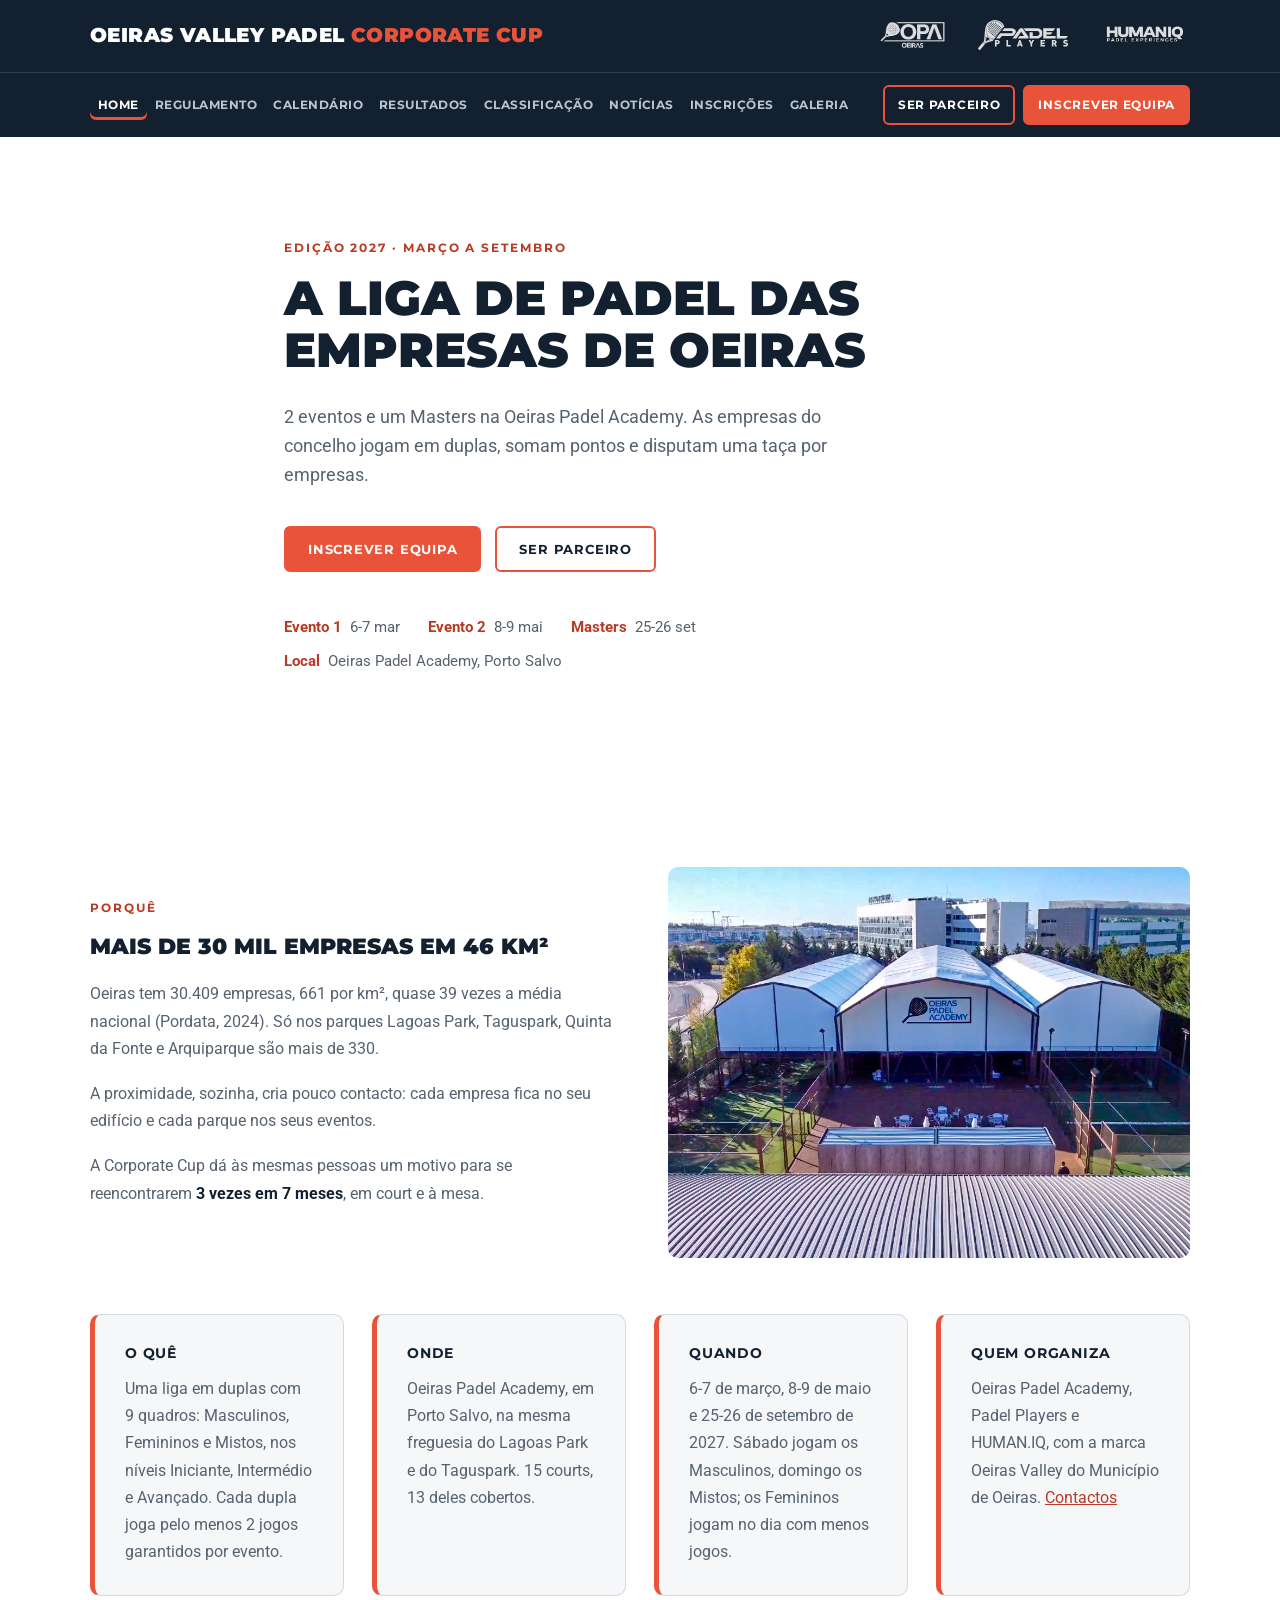
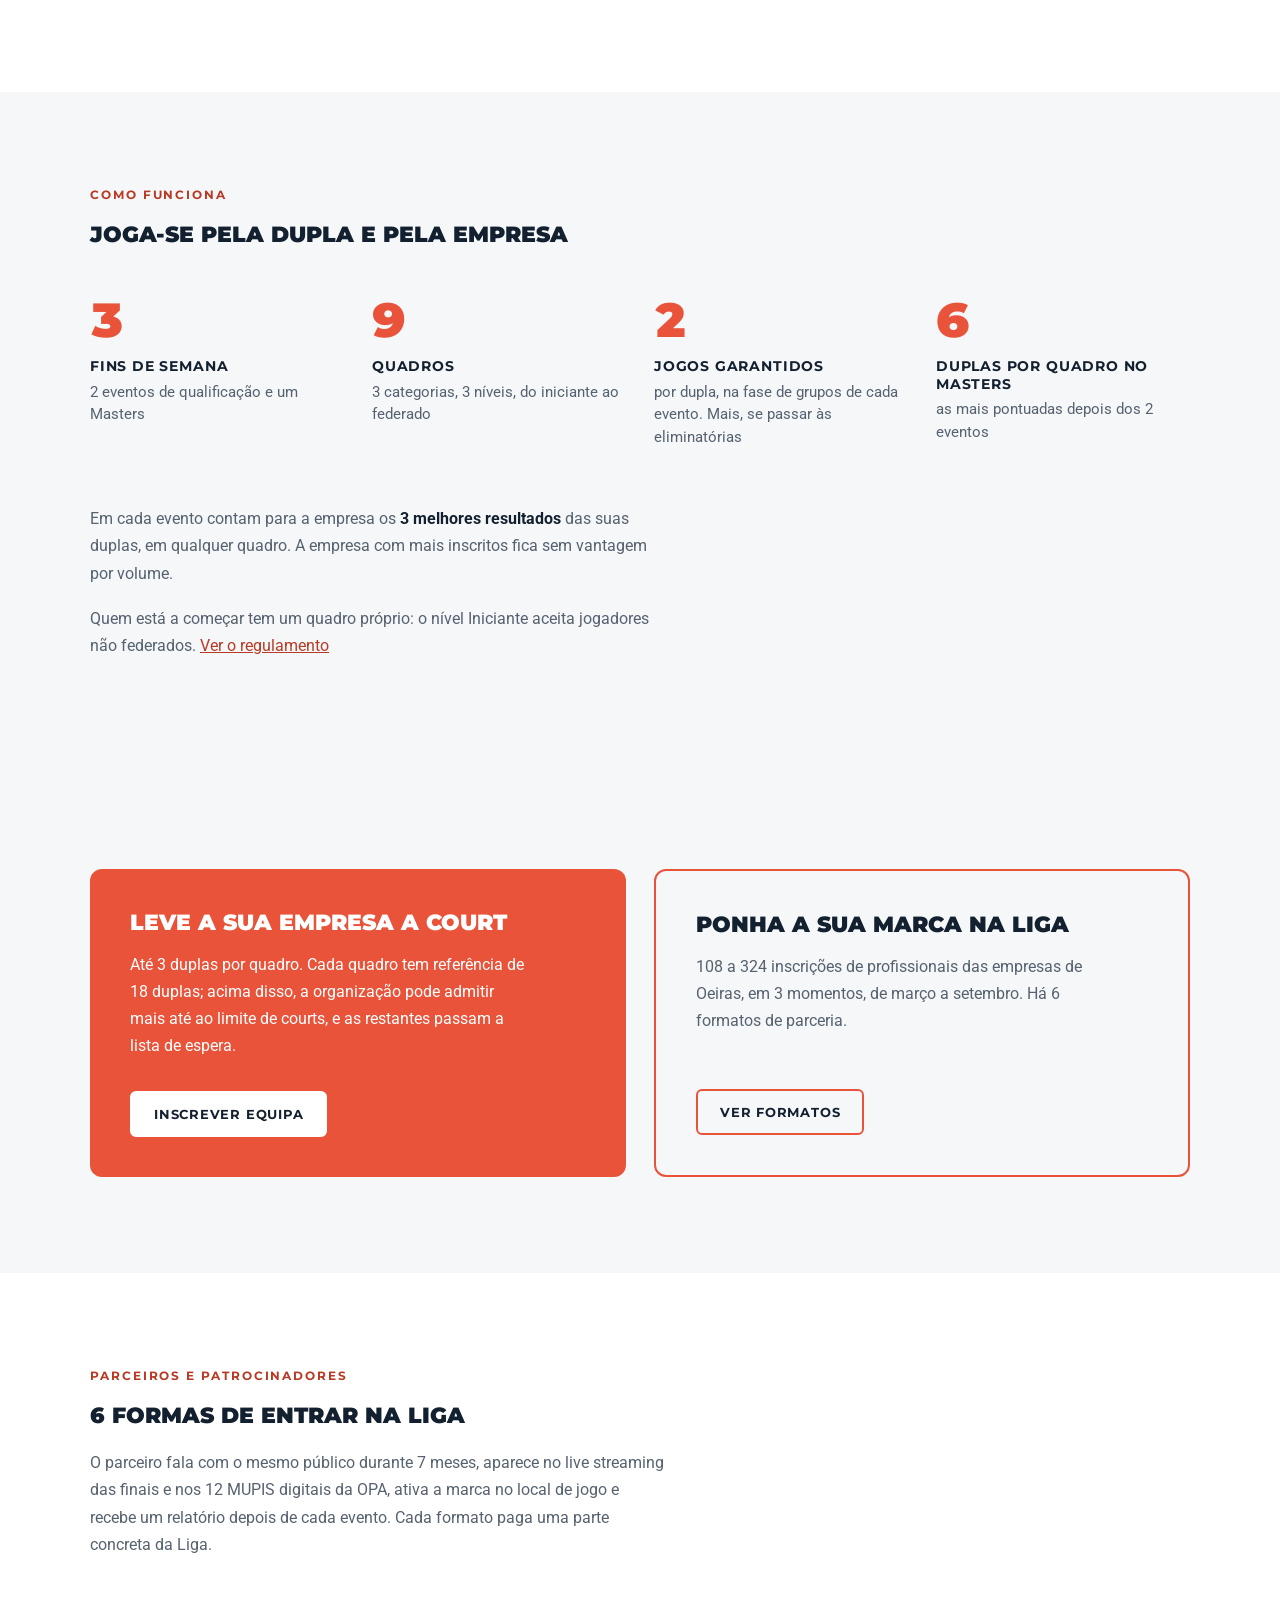
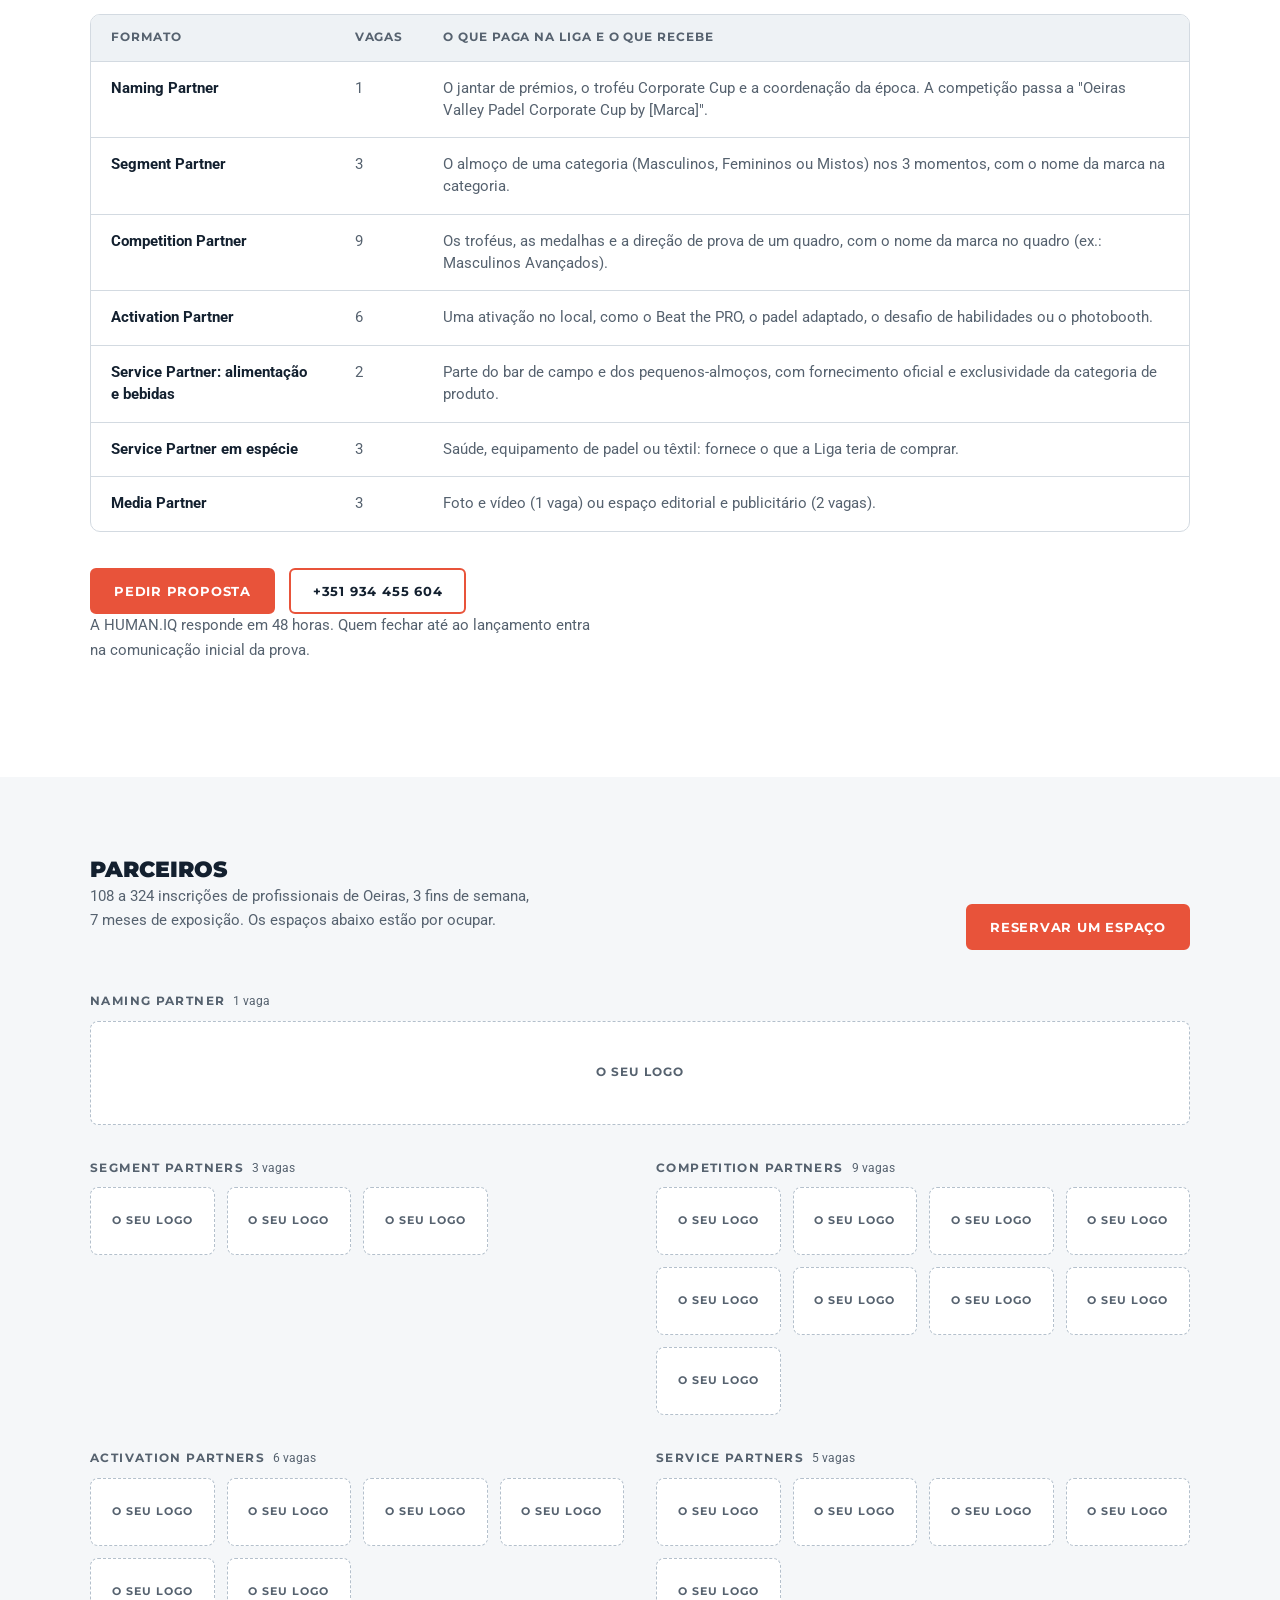
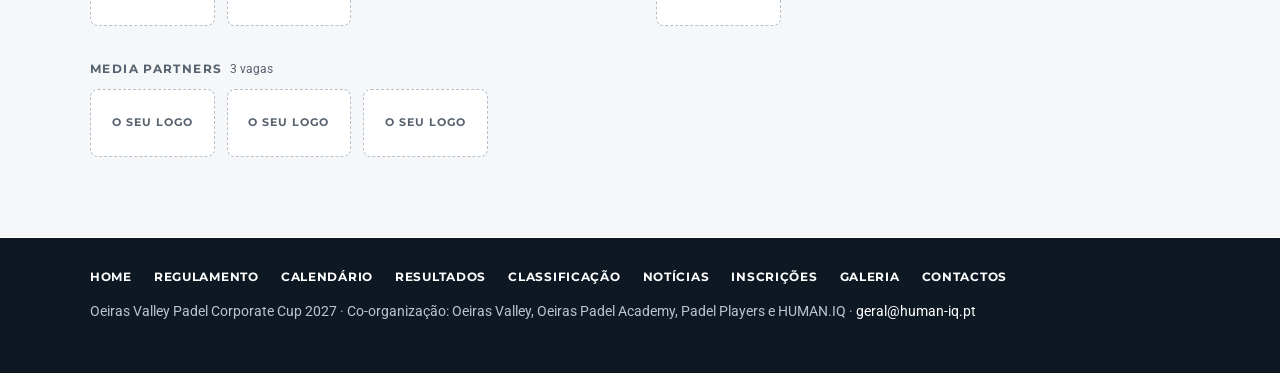
==== commit 14ee5b11: "Add files via upload" ====
--- a/index.html
+++ b/index.html
@@ -40,9 +40,10 @@
     <div class="ov-grid ov-g2" style="align-items:center">
       <div>
         <p class="ov-eyebrow">Porquê</p>
-        <h2 class="ov-h3">Mais de 330 empresas a poucos minutos umas das outras</h2>
+        <h2 class="ov-h3">Mais de 30 mil empresas em 46 km²</h2>
         <div class="ov-text">
-          <p>Lagoas Park, Taguspark, Quinta da Fonte e Arquiparque ficam no mesmo concelho. A proximidade, sozinha, cria pouco contacto: cada empresa fica no seu edifício e cada parque nos seus eventos.</p>
+          <p>Oeiras tem 30.409 empresas, 661 por km², quase 39 vezes a média nacional (Pordata, 2024). Só nos parques Lagoas Park, Taguspark, Quinta da Fonte e Arquiparque são mais de 330.</p>
+          <p>A proximidade, sozinha, cria pouco contacto: cada empresa fica no seu edifício e cada parque nos seus eventos.</p>
           <p>A Corporate Cup dá às mesmas pessoas um motivo para se reencontrarem <strong>3 vezes em 7 meses</strong>, em court e à mesa.</p>
         </div>
       </div>
@@ -56,7 +57,7 @@
       </div>
       <div class="ov-card ov-accent">
         <h3 class="ov-h4">Onde</h3>
-        <p>Oeiras Padel Academy, em Porto Salvo, na mesma freguesia do Lagoas Park e do Taguspark. 15 courts cobertos.</p>
+        <p>Oeiras Padel Academy, em Porto Salvo, na mesma freguesia do Lagoas Park e do Taguspark. 15 courts, 13 deles cobertos.</p>
       </div>
       <div class="ov-card ov-accent">
         <h3 class="ov-h4">Quando</h3>
@@ -97,7 +98,7 @@
       </div>
       <div class="ov-hook ov-brand-hook">
         <h3 class="ov-h3">Ponha a sua marca na liga</h3>
-        <p>192 a 288 profissionais das empresas de Oeiras, em 3 momentos, de março a setembro. Há 6 formatos de parceria.</p>
+        <p>108 a 324 inscrições de profissionais das empresas de Oeiras, em 3 momentos, de março a setembro. Há 6 formatos de parceria.</p>
         <a class="ov-btn ov-lg ov-ghost" href="#parceiros">Ver formatos</a>
       </div>
     </div>
@@ -108,17 +109,18 @@
   <div class="ov-wrap">
     <p class="ov-eyebrow">Parceiros e patrocinadores</p>
     <h2 class="ov-h3">6 formas de entrar na liga</h2>
-    <p class="ov-text">O parceiro fala com o mesmo público em 3 fins de semana, ativa a marca no local de jogo e recebe um relatório depois de cada evento.</p>
+    <p class="ov-text">O parceiro fala com o mesmo público durante 7 meses, aparece no live streaming das finais e nos 12 MUPIS digitais da OPA, ativa a marca no local de jogo e recebe um relatório depois de cada evento. Cada formato paga uma parte concreta da Liga.</p>
     <div class="ov-tablewrap ov-gap">
       <table class="ov-table">
-        <thead><tr><th>Formato</th><th>Vagas</th><th>O que inclui</th></tr></thead>
+        <thead><tr><th>Formato</th><th>Vagas</th><th>O que paga na Liga e o que recebe</th></tr></thead>
         <tbody>
-          <tr><td><strong>Naming Partner</strong></td><td>1</td><td>Nome associado à competição nos 3 momentos e em toda a comunicação.</td></tr>
-          <tr><td><strong>Segment Partner</strong></td><td>2 a 3</td><td>Uma categoria com o nome da marca: Masculinos, Mistos ou Femininos.</td></tr>
-          <tr><td><strong>Competition Partner</strong></td><td>6 a 9</td><td>Um quadro competitivo com o nome da marca (ex.: Masculinos Avançado) e a entrega dos prémios.</td></tr>
-          <tr><td><strong>Activation Partner</strong></td><td>Aberto</td><td>Uma ativação própria: fisioterapia, pickleball, wearables, demonstração tecnológica.</td></tr>
-          <tr><td><strong>Media Partner</strong></td><td>1 a 3</td><td>Cobertura mediática e distribuição de conteúdo.</td></tr>
-          <tr><td><strong>Service Partner</strong></td><td>Aberto</td><td>Restauração, bebidas, prémios ou mobilidade, em troca de visibilidade.</td></tr>
+          <tr><td><strong>Naming Partner</strong></td><td>1</td><td>O jantar de prémios, o troféu Corporate Cup e a coordenação da época. A competição passa a "Oeiras Valley Padel Corporate Cup by [Marca]".</td></tr>
+          <tr><td><strong>Segment Partner</strong></td><td>3</td><td>O almoço de uma categoria (Masculinos, Femininos ou Mistos) nos 3 momentos, com o nome da marca na categoria.</td></tr>
+          <tr><td><strong>Competition Partner</strong></td><td>9</td><td>Os troféus, as medalhas e a direção de prova de um quadro, com o nome da marca no quadro (ex.: Masculinos Avançados).</td></tr>
+          <tr><td><strong>Activation Partner</strong></td><td>6</td><td>Uma ativação no local, como o Beat the PRO, o padel adaptado, o desafio de habilidades ou o photobooth.</td></tr>
+          <tr><td><strong>Service Partner: alimentação e bebidas</strong></td><td>2</td><td>Parte do bar de campo e dos pequenos-almoços, com fornecimento oficial e exclusividade da categoria de produto.</td></tr>
+          <tr><td><strong>Service Partner em espécie</strong></td><td>3</td><td>Saúde, equipamento de padel ou têxtil: fornece o que a Liga teria de comprar.</td></tr>
+          <tr><td><strong>Media Partner</strong></td><td>3</td><td>Foto e vídeo (1 vaga) ou espaço editorial e publicitário (2 vagas).</td></tr>
         </tbody>
       </table>
     </div>
